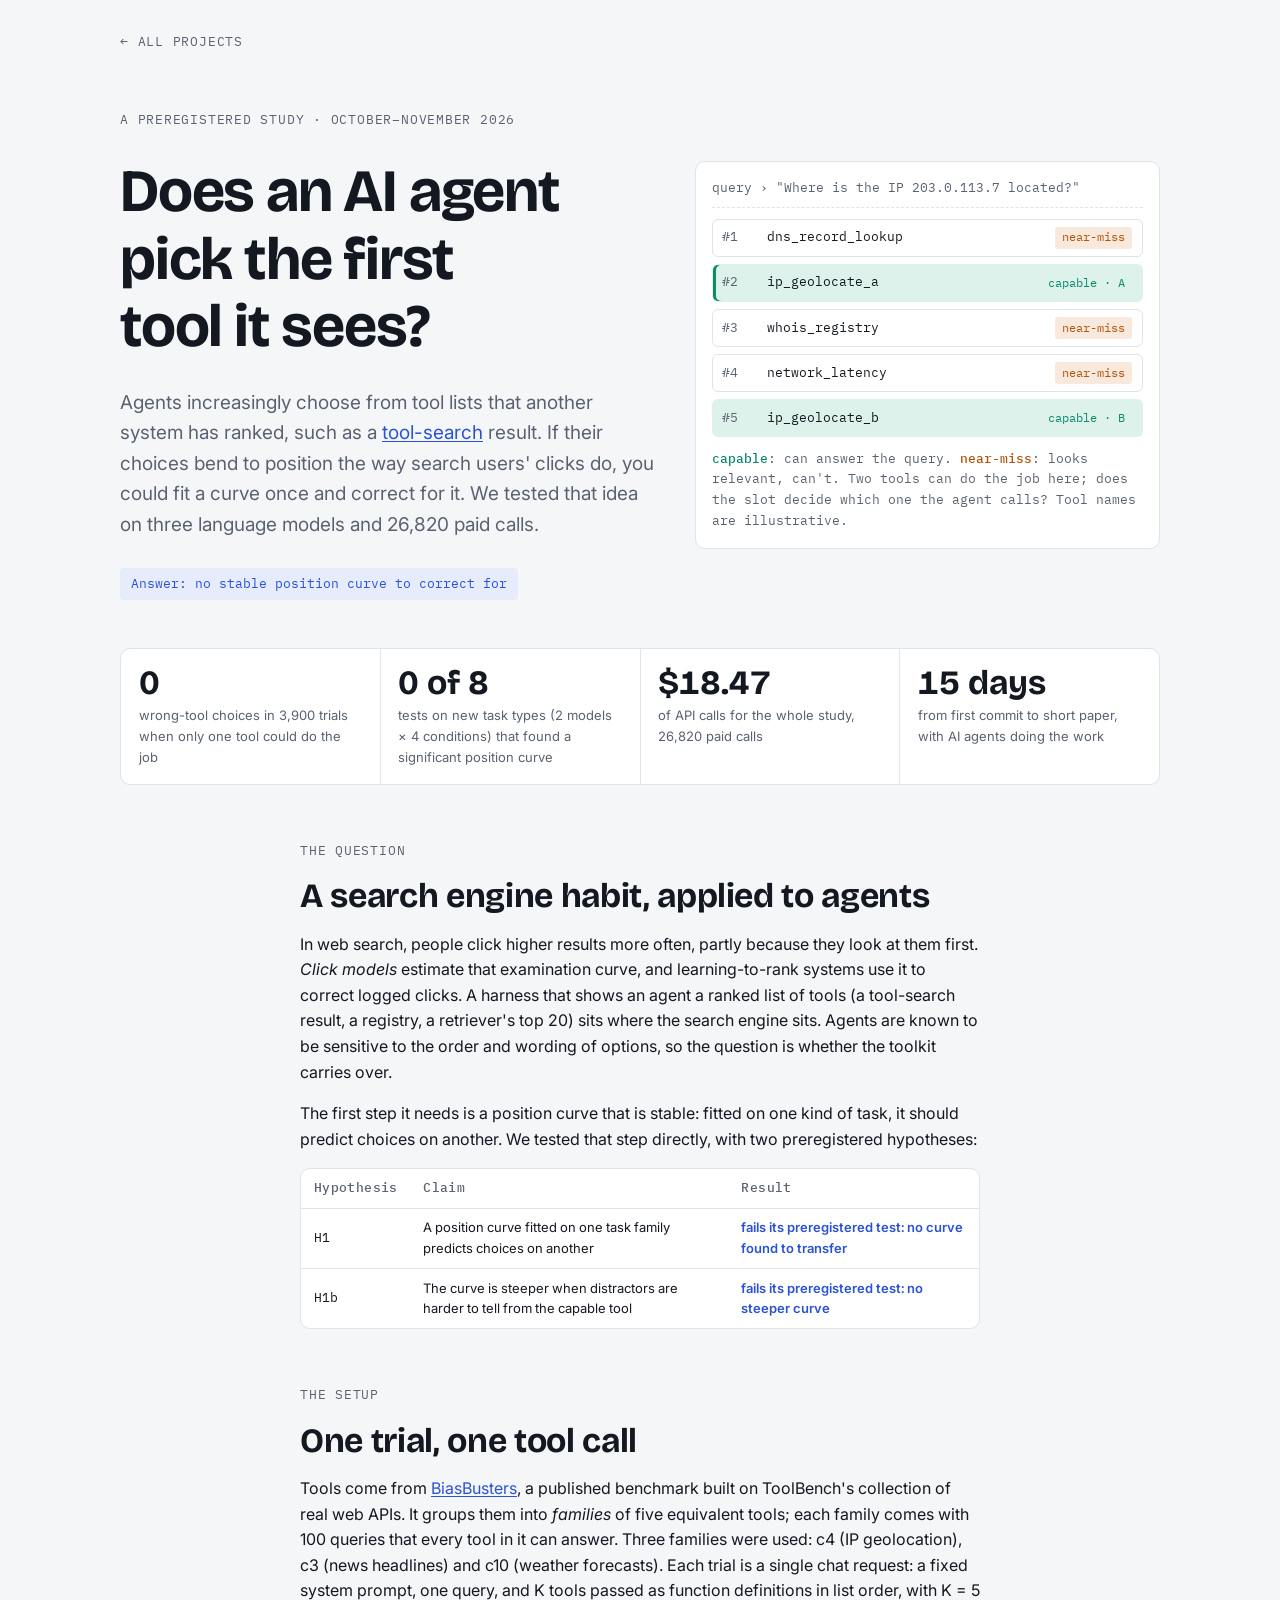
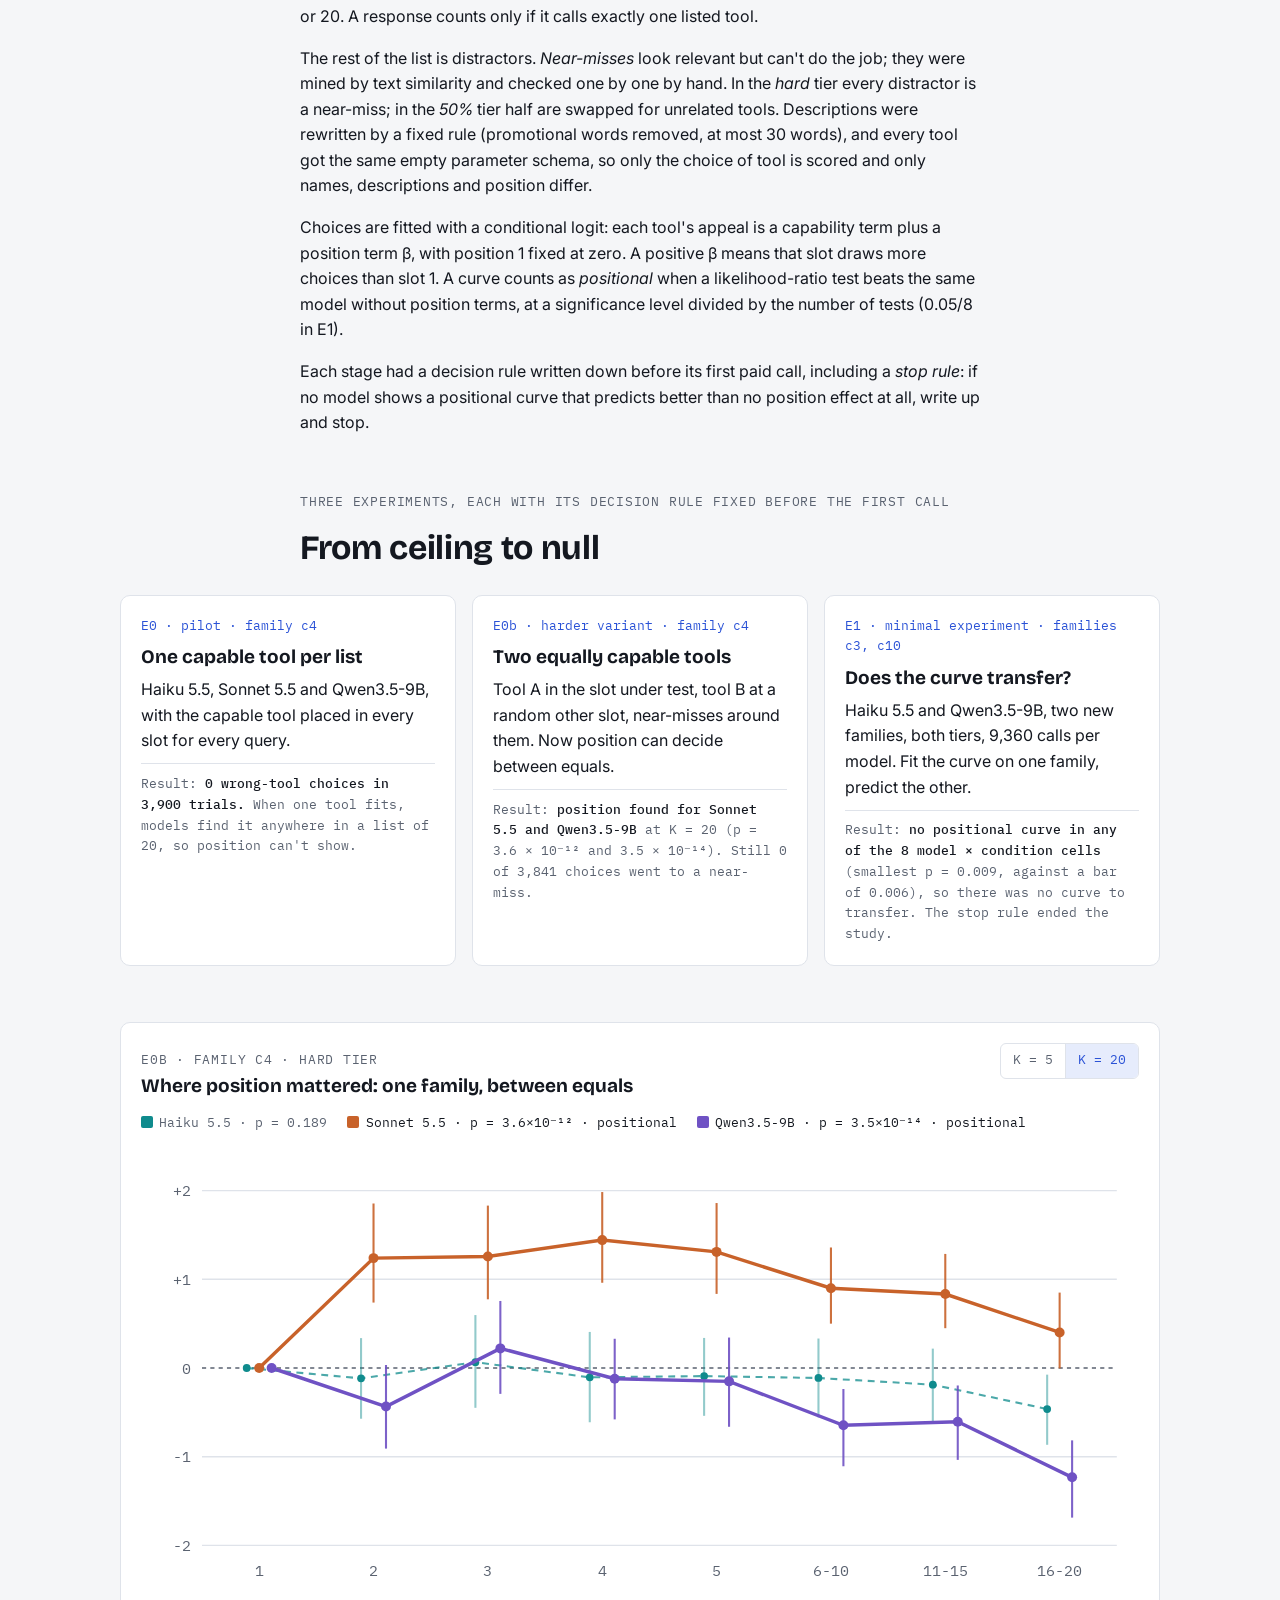
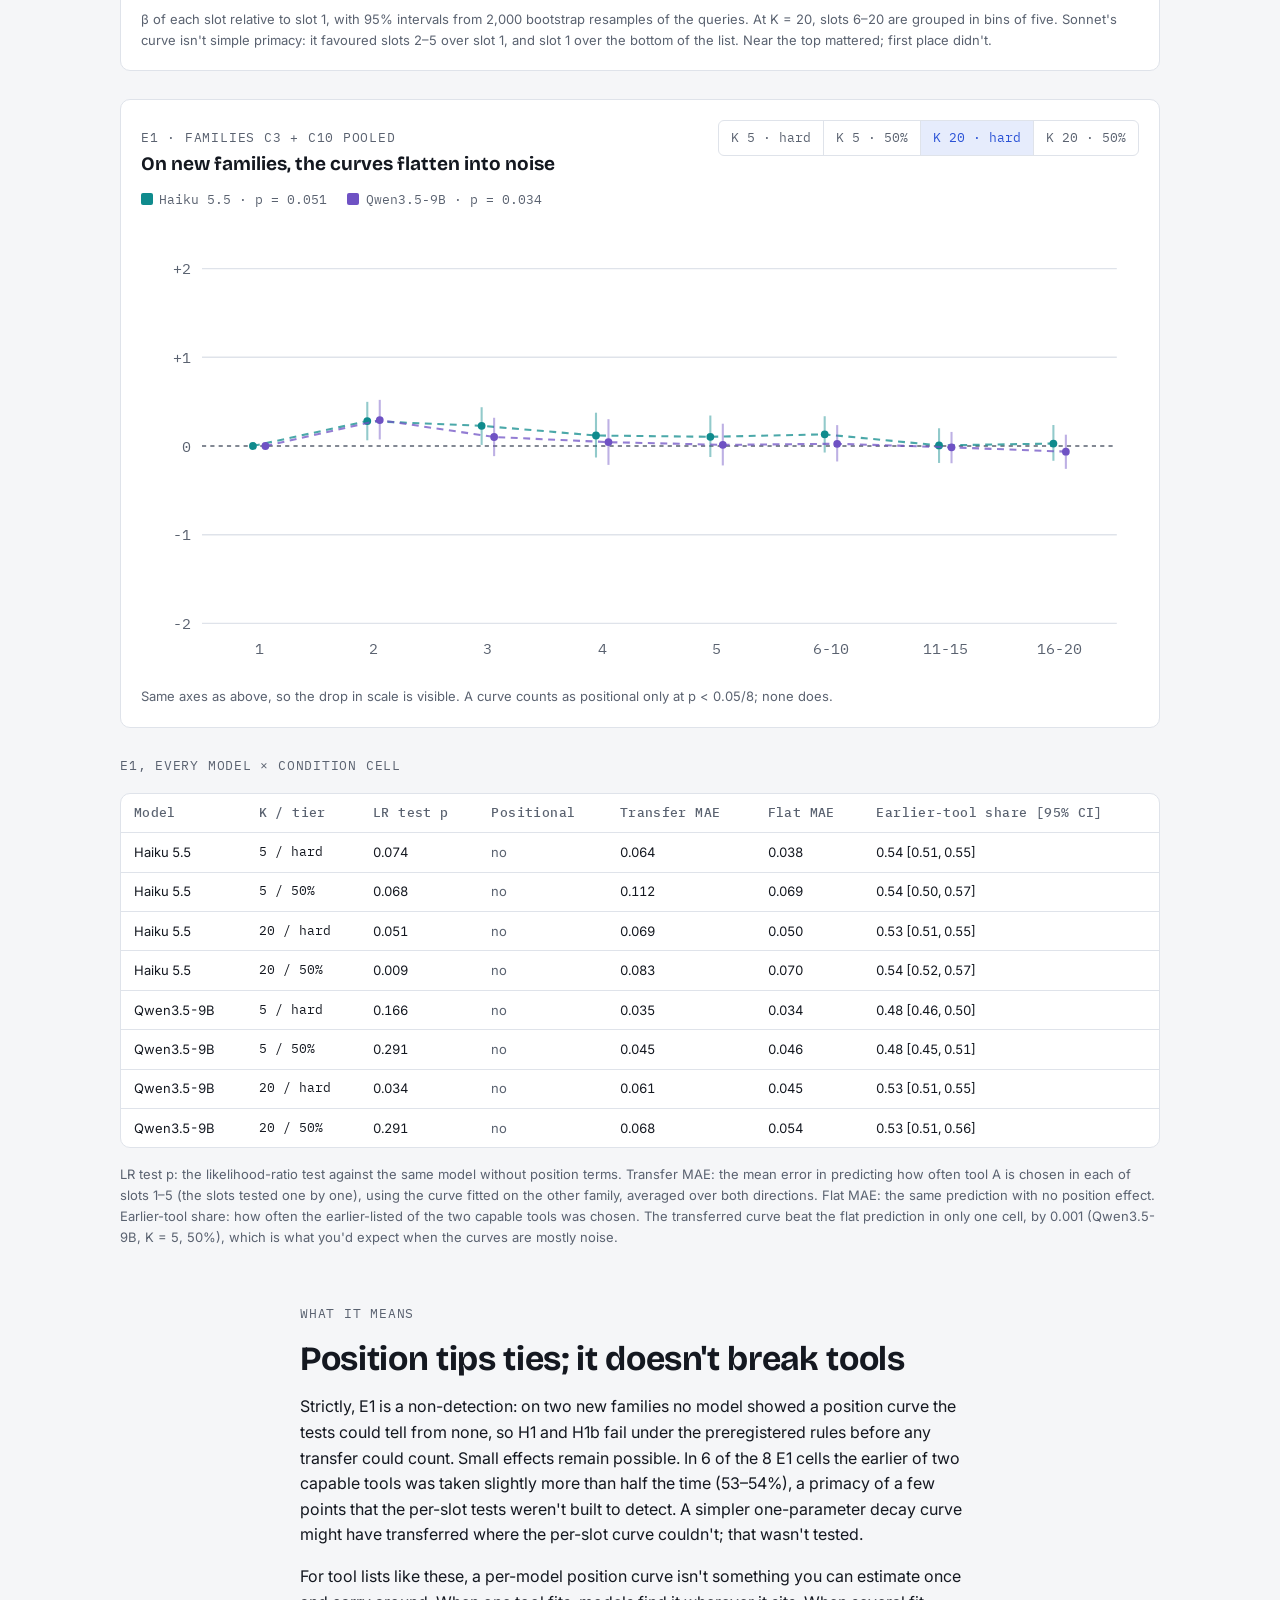
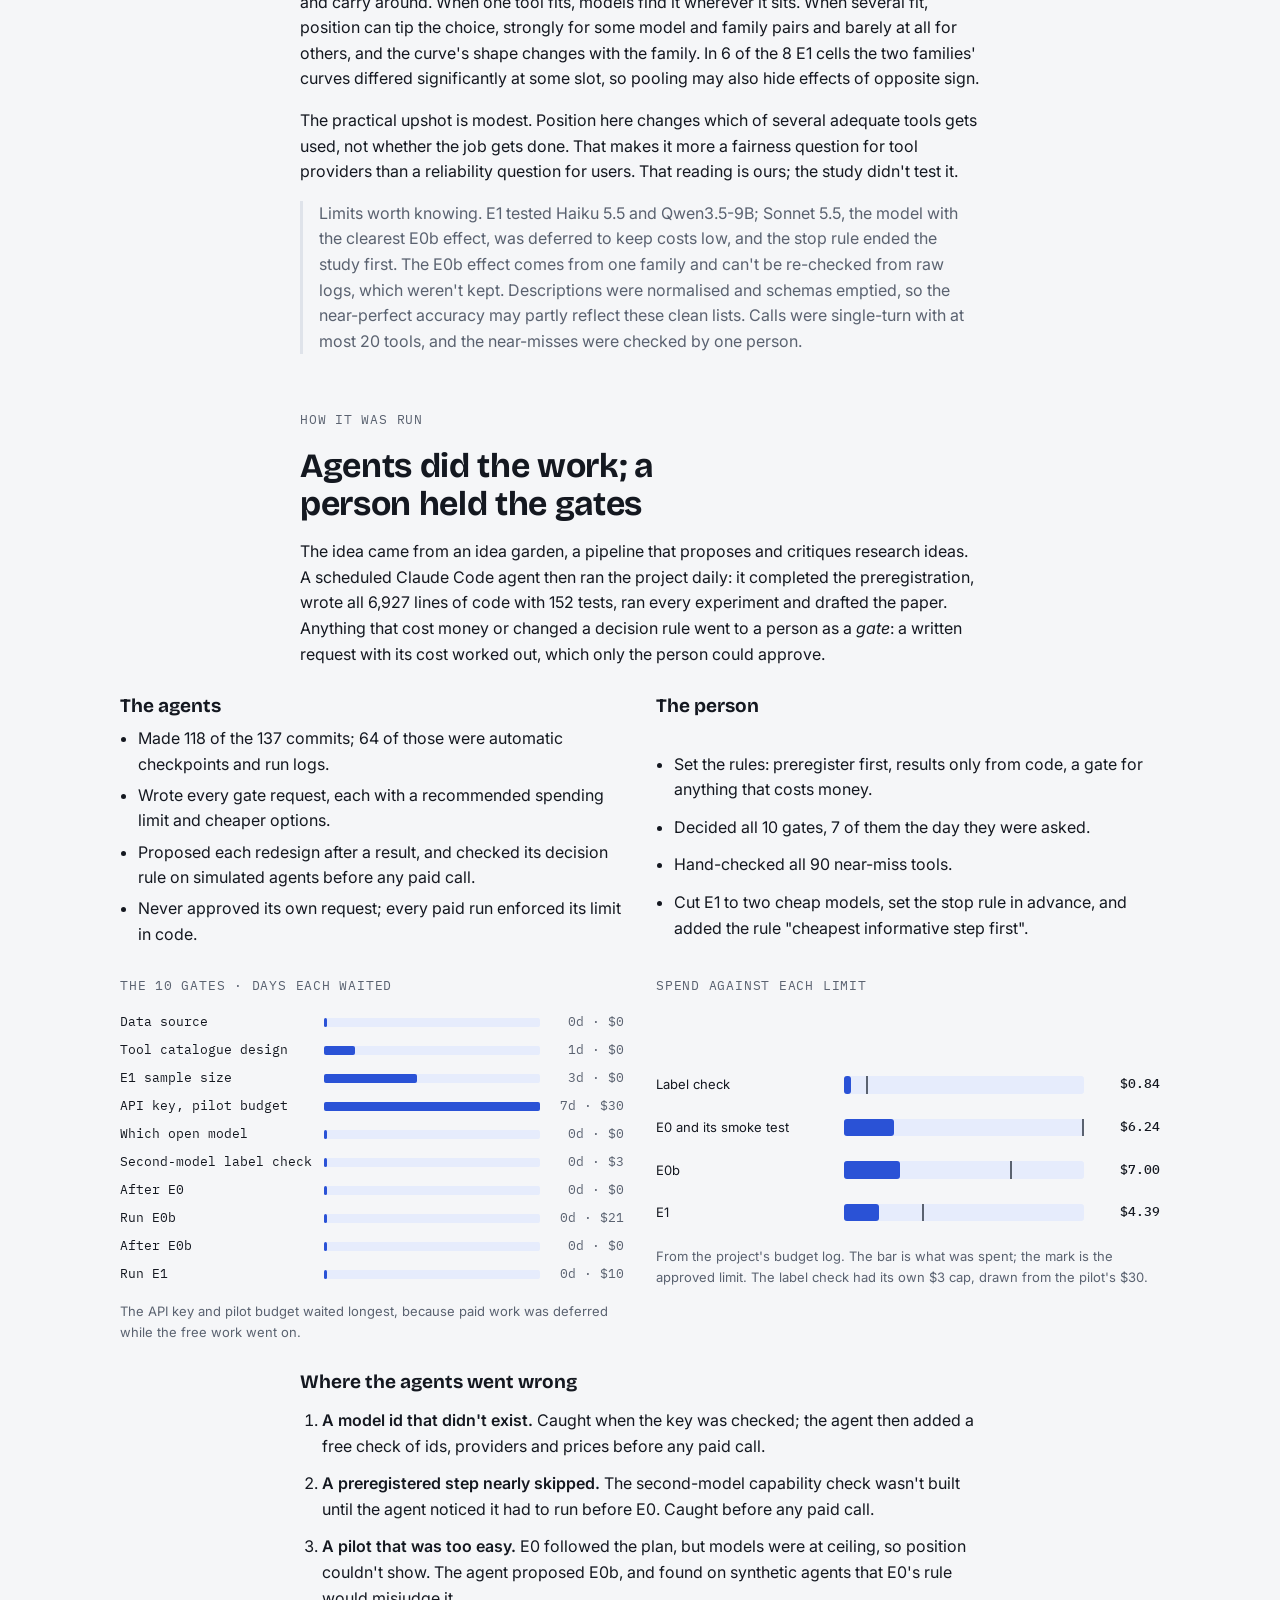
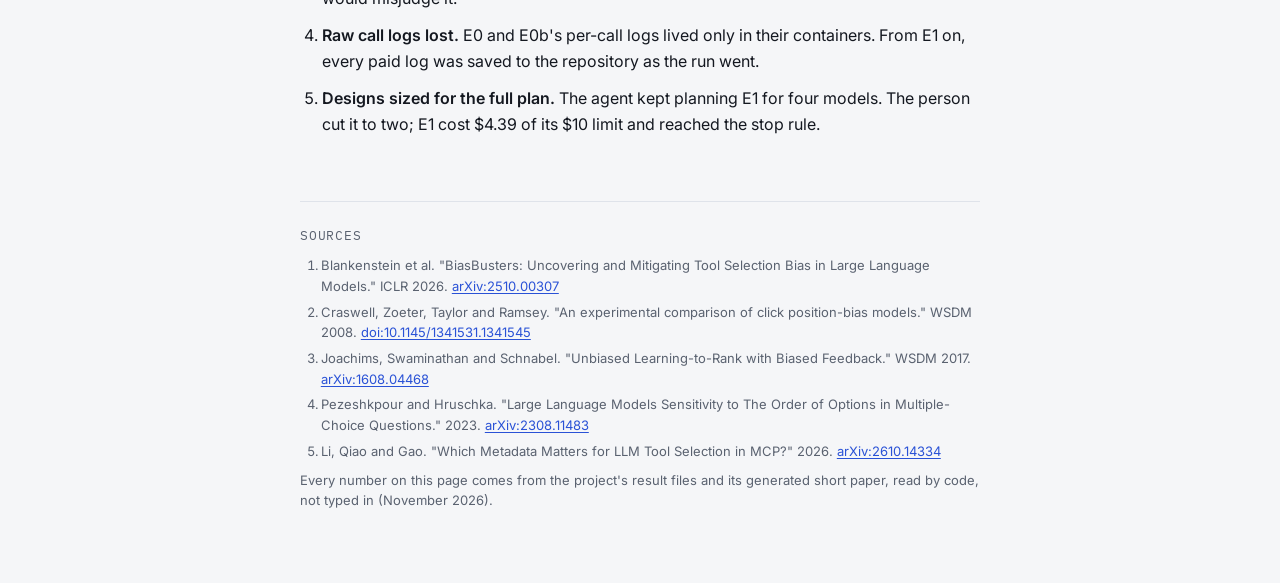
==== click-models/index.html @ 4fe64ba7 "Projects site: home page and the click-models study Co-Authored-By: Claude Opus 5.5 <noreply@anthrop" ====
<!doctype html>
<html lang="en">
<head>
<meta charset="utf-8">
<meta name="viewport" content="width=device-width,initial-scale=1,viewport-fit=cover">
<title>Position Bias Among Equals</title>
<link rel="preconnect" href="https://fonts.googleapis.com">
<link rel="preconnect" href="https://fonts.gstatic.com" crossorigin>
<link rel="stylesheet" href="https://fonts.googleapis.com/css2?family=Bricolage+Grotesque:opsz,wght@12..96,500;12..96,700&family=Inter:wght@400;500;600&family=IBM+Plex+Mono:wght@400;500&display=swap">
<style>
/* Layout: one reading column (about 68ch) with wide breakout bands for the ranked-list motif, the charts and the gate log. */
:root {
  --bg: #f5f6f8;
  --surface: #ffffff;
  --ink: #141820;
  --muted: #5a6270;
  --rule: #dfe3ea;
  --accent: #2a52d6;
  --accent-soft: #e6ecfc;
  --capable: #0e8a6a;
  --capable-soft: #dcf2ea;
  --miss: #b0560f;
  --miss-soft: #f8e9dc;
  --m-haiku: #0f8b8d;
  --m-sonnet: #c8622a;
  --m-qwen: #6f52c4;
  --font-display: "Bricolage Grotesque", "Avenir Next", "Segoe UI", system-ui, sans-serif;
  --font-body: "Inter", "Segoe UI", system-ui, -apple-system, sans-serif;
  --font-mono: "IBM Plex Mono", ui-monospace, "SFMono-Regular", Menlo, monospace;
  --step--1: 0.8125rem; --step-0: 1rem; --step-1: 1.1875rem; --step-2: 1.5rem; --step-3: 2.125rem; --step-4: clamp(2.25rem, 6vw, 3.75rem);
}
@media (prefers-color-scheme: dark) {
  :root:not([data-theme="light"]) {
    --bg: #0f1218; --surface: #171b23; --ink: #e8ebf1; --muted: #9aa3b2; --rule: #2a303c;
    --accent: #7f9cff; --accent-soft: #1d2643; --capable: #4cc9a2; --capable-soft: #123329;
    --miss: #f0a05f; --miss-soft: #3a2615; --m-haiku: #3cc3c5; --m-sonnet: #f08d55; --m-qwen: #a68cff;
    color-scheme: dark;
  }
}
:root[data-theme="dark"] {
  --bg: #0f1218; --surface: #171b23; --ink: #e8ebf1; --muted: #9aa3b2; --rule: #2a303c;
  --accent: #7f9cff; --accent-soft: #1d2643; --capable: #4cc9a2; --capable-soft: #123329;
  --miss: #f0a05f; --miss-soft: #3a2615; --m-haiku: #3cc3c5; --m-sonnet: #f08d55; --m-qwen: #a68cff;
  color-scheme: dark;
}
* { box-sizing: border-box; }
body {
  background: var(--bg); color: var(--ink); font-family: var(--font-body); font-size: var(--step-0); line-height: 1.6;
  padding-left: max(16px, env(safe-area-inset-left, 0px)); padding-right: max(16px, env(safe-area-inset-right, 0px));
  padding-block: 0 4rem;
}
.wrap { max-width: 68ch; margin: 0 auto; }
.wide { max-width: 1040px; margin: 0 auto; }
h1, h2, h3 { font-family: var(--font-display); text-wrap: balance; line-height: 1.12; margin: 0; }
h1 { font-size: var(--step-4); font-weight: 700; letter-spacing: -0.02em; }
h2 { font-size: var(--step-3); font-weight: 700; letter-spacing: -0.01em; }
h3 { font-size: var(--step-1); font-weight: 700; }
p { margin: 0; }
a { color: var(--accent); text-underline-offset: 2px; }
a:focus-visible, button:focus-visible { outline: 2px solid var(--accent); outline-offset: 2px; }
.label { font-family: var(--font-mono); font-size: var(--step--1); letter-spacing: 0.06em; text-transform: uppercase; color: var(--muted); }
.mono { font-family: var(--font-mono); }
.num { font-variant-numeric: tabular-nums; }
section { padding-block: 3.5rem 0; }
.stack { display: grid; gap: 1rem; }
.stack-lg { display: grid; gap: 1.75rem; }

/* Hero */
.hero { padding-block: 3.5rem 0; display: grid; gap: 2.5rem; grid-template-columns: minmax(0, 1.15fr) minmax(0, 1fr); align-items: center; }
.hero .lede { font-size: var(--step-1); color: var(--muted); max-width: 46ch; }
.verdict { display: inline-flex; gap: 0.5rem; align-items: baseline; font-family: var(--font-mono); font-size: var(--step--1); background: var(--accent-soft); color: var(--accent); padding: 0.35rem 0.7rem; border-radius: 4px; }
.toollist { background: var(--surface); border: 1px solid var(--rule); border-radius: 10px; padding: 1rem; display: grid; gap: 0.45rem; font-family: var(--font-mono); font-size: var(--step--1); min-width: 0; }
.toollist .q { color: var(--muted); padding-bottom: 0.5rem; border-bottom: 1px dashed var(--rule); margin-bottom: 0.25rem; }
.tool { display: grid; grid-template-columns: 2.2rem minmax(0, 1fr) auto; gap: 0.6rem; align-items: center; padding: 0.45rem 0.6rem; border-radius: 6px; border: 1px solid var(--rule); }
.tool .pos { color: var(--muted); }
.tool .name { overflow: hidden; text-overflow: ellipsis; white-space: nowrap; }
.tool .tag { font-size: 0.72rem; padding: 0.1rem 0.45rem; border-radius: 3px; }
.tool.capable { background: var(--capable-soft); border-color: transparent; }
.tool.capable .tag { color: var(--capable); }
.tool.miss .tag { color: var(--miss); background: var(--miss-soft); }
.tool.unrel .tag { color: var(--muted); }
.tool.picked { box-shadow: inset 3px 0 0 var(--capable); }
.toollist .foot { color: var(--muted); padding-top: 0.25rem; }

/* Key figures */
.figs { display: grid; grid-template-columns: repeat(4, minmax(0, 1fr)); gap: 1px; background: var(--rule); border: 1px solid var(--rule); border-radius: 10px; overflow: hidden; margin-top: 3rem; }
.fig { background: var(--surface); padding: 1.1rem 1.1rem 1rem; display: grid; gap: 0.3rem; align-content: start; }
.fig b { font-family: var(--font-display); font-size: var(--step-3); font-weight: 700; line-height: 1; font-variant-numeric: tabular-nums; }
.fig span { color: var(--muted); font-size: var(--step--1); }

/* Steps */
.steps { display: grid; gap: 1rem; grid-template-columns: repeat(3, minmax(0, 1fr)); }
.step { background: var(--surface); border: 1px solid var(--rule); border-radius: 10px; padding: 1.25rem; display: grid; gap: 0.6rem; align-content: start; min-width: 0; }
.step .id { font-family: var(--font-mono); font-size: var(--step--1); color: var(--accent); }
.step .out { font-family: var(--font-mono); font-size: var(--step--1); border-top: 1px solid var(--rule); padding-top: 0.6rem; color: var(--muted); }
.step .out b { color: var(--ink); font-weight: 500; }

/* Charts */
.chart-card { background: var(--surface); border: 1px solid var(--rule); border-radius: 10px; padding: 1.25rem; display: grid; gap: 1rem; min-width: 0; }
.chart-head { display: flex; flex-wrap: wrap; gap: 0.75rem 1.5rem; align-items: baseline; justify-content: space-between; }
.seg { display: inline-flex; flex-wrap: wrap; border: 1px solid var(--rule); border-radius: 6px; overflow: hidden; }
.seg button { font: inherit; font-family: var(--font-mono); font-size: var(--step--1); background: transparent; color: var(--muted); border: 0; padding: 0.4rem 0.75rem; cursor: pointer; }
.seg button + button { border-left: 1px solid var(--rule); }
.seg button[aria-pressed="true"] { background: var(--accent-soft); color: var(--accent); }
.chart-box { overflow-x: auto; }
.chart-box svg { display: block; width: 100%; min-width: 520px; height: auto; }
.legend { display: flex; flex-wrap: wrap; gap: 0.5rem 1.25rem; font-family: var(--font-mono); font-size: var(--step--1); color: var(--muted); }
.legend i { display: inline-block; width: 0.75rem; height: 0.75rem; border-radius: 2px; margin-right: 0.4rem; vertical-align: -1px; }
.legend .sig { color: var(--ink); }
.caption { font-size: var(--step--1); color: var(--muted); }
svg text { font-family: var(--font-mono); font-size: 11px; fill: var(--muted); }
svg .grid { stroke: var(--rule); stroke-width: 1; fill: none; }
svg .zero { stroke: var(--muted); stroke-width: 1; stroke-dasharray: 3 3; fill: none; }

/* Tables */
.table-box { overflow-x: auto; border: 1px solid var(--rule); border-radius: 10px; background: var(--surface); }
table { border-collapse: collapse; width: 100%; font-size: var(--step--1); font-variant-numeric: tabular-nums; }
th, td { text-align: left; padding: 0.55rem 0.8rem; border-bottom: 1px solid var(--rule); white-space: nowrap; }
th { font-family: var(--font-mono); font-weight: 500; color: var(--muted); letter-spacing: 0.03em; }
tr:last-child td { border-bottom: 0; }
td.no { color: var(--muted); }
td.yes { color: var(--accent); font-weight: 600; }

/* Run log */
.two { display: grid; grid-template-columns: minmax(0, 1fr) minmax(0, 1fr); gap: 2rem; }
.who { display: grid; gap: 0.6rem; }
.who ul { margin: 0; padding-left: 1.1rem; display: grid; gap: 0.35rem; }
.gate-row { display: grid; grid-template-columns: 12rem minmax(0, 1fr) 4.5rem; gap: 0.75rem; align-items: center; font-family: var(--font-mono); font-size: var(--step--1); }
.gate-row .bar { height: 0.55rem; background: var(--accent-soft); border-radius: 2px; position: relative; }
.gate-row .bar span { position: absolute; inset: 0 auto 0 0; background: var(--accent); border-radius: 2px; }
.gate-row .lim { text-align: right; color: var(--muted); }
.spend { display: grid; gap: 0.5rem; }
.spend-row { display: grid; grid-template-columns: minmax(0, 11rem) minmax(0, 1fr) 4rem; gap: 0.75rem; align-items: center; font-size: var(--step--1); }
.spend-row .track { height: 1.1rem; background: var(--accent-soft); border-radius: 3px; position: relative; }
.spend-row .track span { position: absolute; inset: 0 auto 0 0; background: var(--accent); border-radius: 3px; }
.spend-row .track em { position: absolute; inset: 0 auto 0 0; border-right: 2px solid var(--muted); }
.spend-row b { font-family: var(--font-mono); font-weight: 500; text-align: right; }
ol.mistakes { margin: 0; padding-left: 1.4rem; display: grid; gap: 0.75rem; }
ol.mistakes b { font-weight: 600; }
.note { border-left: 3px solid var(--rule); padding-left: 1rem; color: var(--muted); }
footer { margin-top: 4rem; padding-top: 1.5rem; border-top: 1px solid var(--rule); color: var(--muted); font-size: var(--step--1); display: grid; gap: 0.5rem; }
.refs { margin: 0; padding-left: 1.3rem; display: grid; gap: 0.3rem; }

@media (max-width: 820px) {
  .hero { grid-template-columns: minmax(0, 1fr); }
  .figs { grid-template-columns: repeat(2, minmax(0, 1fr)); }
  .steps, .two { grid-template-columns: minmax(0, 1fr); }
}
@media (max-width: 460px) {
  .gate-row { grid-template-columns: 8.5rem minmax(0, 1fr) 3.5rem; font-size: 0.75rem; }
  .spend-row { grid-template-columns: minmax(0, 7.5rem) minmax(0, 1fr) 3.5rem; }
}
@media (prefers-reduced-motion: no-preference) {
  .chart-box path, .chart-box circle, .chart-box line.ci { transition: opacity 160ms ease; }
}
</style>
</head>
<body>
<nav class="wide" style="padding-top:1.25rem"><a class="label" href="../" style="text-decoration:none">← All projects</a></nav>


<div class="wide">
  <header class="hero">
    <div class="stack-lg">
      <span class="label">A preregistered study · October–November 2026</span>
      <h1>Does an AI agent pick the first tool it sees?</h1>
      <p class="lede">Agents increasingly choose from tool lists that another system has ranked, such as a <a href="https://platform.claude.com/docs/en/agents-and-tools/tool-use/tool-search-tool">tool-search</a> result. If their choices bend to position the way search users' clicks do, you could fit a curve once and correct for it. We tested that idea on three language models and 26,820 paid calls.</p>
      <div><span class="verdict">Answer: no stable position curve to correct for</span></div>
    </div>
    <div class="toollist" aria-label="An example trial: a query, then five tools in list order">
      <div class="q">query › "Where is the IP 203.0.113.7 located?"</div>
      <div class="tool miss"><span class="pos">#1</span><span class="name">dns_record_lookup</span><span class="tag">near-miss</span></div>
      <div class="tool capable picked"><span class="pos">#2</span><span class="name">ip_geolocate_a</span><span class="tag">capable · A</span></div>
      <div class="tool miss"><span class="pos">#3</span><span class="name">whois_registry</span><span class="tag">near-miss</span></div>
      <div class="tool miss"><span class="pos">#4</span><span class="name">network_latency</span><span class="tag">near-miss</span></div>
      <div class="tool capable"><span class="pos">#5</span><span class="name">ip_geolocate_b</span><span class="tag">capable · B</span></div>
      <div class="foot"><b style="color:var(--capable);font-weight:500">capable</b>: can answer the query. <b style="color:var(--miss);font-weight:500">near-miss</b>: looks relevant, can't. Two tools can do the job here; does the slot decide which one the agent calls? Tool names are illustrative.</div>
    </div>
  </header>

  <div class="figs" role="list">
    <div class="fig" role="listitem"><b class="num">0</b><span>wrong-tool choices in 3,900 trials when only one tool could do the job</span></div>
    <div class="fig" role="listitem"><b class="num">0 of 8</b><span>tests on new task types (2 models × 4 conditions) that found a significant position curve</span></div>
    <div class="fig" role="listitem"><b class="num">$18.47</b><span>of API calls for the whole study, 26,820 paid calls</span></div>
    <div class="fig" role="listitem"><b class="num">15 days</b><span>from first commit to short paper, with AI agents doing the work</span></div>
  </div>
</div>

<section class="wrap stack">
  <span class="label">The question</span>
  <h2>A search engine habit, applied to agents</h2>
  <p>In web search, people click higher results more often, partly because they look at them first. <em>Click models</em> estimate that examination curve, and learning-to-rank systems use it to correct logged clicks. A harness that shows an agent a ranked list of tools (a tool-search result, a registry, a retriever's top 20) sits where the search engine sits. Agents are known to be sensitive to the order and wording of options, so the question is whether the toolkit carries over.</p>
  <p>The first step it needs is a position curve that is stable: fitted on one kind of task, it should predict choices on another. We tested that step directly, with two preregistered hypotheses:</p>
  <div class="table-box"><table>
    <tr><th>Hypothesis</th><th>Claim</th><th>Result</th></tr>
    <tr><td class="mono">H1</td><td style="white-space:normal">A position curve fitted on one task family predicts choices on another</td><td class="yes" style="white-space:normal">fails its preregistered test: no curve found to transfer</td></tr>
    <tr><td class="mono">H1b</td><td style="white-space:normal">The curve is steeper when distractors are harder to tell from the capable tool</td><td class="yes" style="white-space:normal">fails its preregistered test: no steeper curve</td></tr>
  </table></div>
</section>

<section class="wrap stack">
  <span class="label">The setup</span>
  <h2>One trial, one tool call</h2>
  <p>Tools come from <a href="https://arxiv.org/abs/2510.00307">BiasBusters</a>, a published benchmark built on ToolBench's collection of real web APIs. It groups them into <em>families</em> of five equivalent tools; each family comes with 100 queries that every tool in it can answer. Three families were used: c4 (IP geolocation), c3 (news headlines) and c10 (weather forecasts). Each trial is a single chat request: a fixed system prompt, one query, and K tools passed as function definitions in list order, with K = 5 or 20. A response counts only if it calls exactly one listed tool.</p>
  <p>The rest of the list is distractors. <em>Near-misses</em> look relevant but can't do the job; they were mined by text similarity and checked one by one by hand. In the <em>hard</em> tier every distractor is a near-miss; in the <em>50%</em> tier half are swapped for unrelated tools. Descriptions were rewritten by a fixed rule (promotional words removed, at most 30 words), and every tool got the same empty parameter schema, so only the choice of tool is scored and only names, descriptions and position differ.</p>
  <p>Choices are fitted with a conditional logit: each tool's appeal is a capability term plus a position term β, with position 1 fixed at zero. A positive β means that slot draws more choices than slot 1. A curve counts as <em>positional</em> when a likelihood-ratio test beats the same model without position terms, at a significance level divided by the number of tests (0.05/8 in E1).</p>
  <p>Each stage had a decision rule written down before its first paid call, including a <em>stop rule</em>: if no model shows a positional curve that predicts better than no position effect at all, write up and stop.</p>
</section>

<section class="wide stack-lg">
  <div class="wrap stack" style="margin:0 auto; width:100%">
    <span class="label">Three experiments, each with its decision rule fixed before the first call</span>
    <h2>From ceiling to null</h2>
  </div>
  <div class="steps">
    <div class="step">
      <span class="id">E0 · pilot · family c4</span>
      <h3>One capable tool per list</h3>
      <p>Haiku 5.5, Sonnet 5.5 and Qwen3.5-9B, with the capable tool placed in every slot for every query.</p>
      <p class="out">Result: <b>0 wrong-tool choices in 3,900 trials.</b> When one tool fits, models find it anywhere in a list of 20, so position can't show.</p>
    </div>
    <div class="step">
      <span class="id">E0b · harder variant · family c4</span>
      <h3>Two equally capable tools</h3>
      <p>Tool A in the slot under test, tool B at a random other slot, near-misses around them. Now position can decide between equals.</p>
      <p class="out">Result: <b>position found for Sonnet 5.5 and Qwen3.5-9B</b> at K = 20 (p = 3.6 × 10⁻¹² and 3.5 × 10⁻¹⁴). Still 0 of 3,841 choices went to a near-miss.</p>
    </div>
    <div class="step">
      <span class="id">E1 · minimal experiment · families c3, c10</span>
      <h3>Does the curve transfer?</h3>
      <p>Haiku 5.5 and Qwen3.5-9B, two new families, both tiers, 9,360 calls per model. Fit the curve on one family, predict the other.</p>
      <p class="out">Result: <b>no positional curve in any of the 8 model × condition cells</b> (smallest p = 0.009, against a bar of 0.006), so there was no curve to transfer. The stop rule ended the study.</p>
    </div>
  </div>
</section>

<section class="wide stack-lg">
  <div class="chart-card" id="card-e0b">
    <div class="chart-head">
      <div class="stack" style="gap:0.25rem">
        <span class="label">E0b · family c4 · hard tier</span>
        <h3>Where position mattered: one family, between equals</h3>
      </div>
      <div class="seg" role="group" aria-label="List length for E0b" id="seg-e0b"></div>
    </div>
    <div class="legend" id="legend-e0b"></div>
    <div class="chart-box" id="chart-e0b"></div>
    <p class="caption">β of each slot relative to slot 1, with 95% intervals from 2,000 bootstrap resamples of the queries. At K = 20, slots 6–20 are grouped in bins of five. Sonnet's curve isn't simple primacy: it favoured slots 2–5 over slot 1, and slot 1 over the bottom of the list. Near the top mattered; first place didn't. </p>
  </div>

  <div class="chart-card" id="card-e1">
    <div class="chart-head">
      <div class="stack" style="gap:0.25rem">
        <span class="label">E1 · families c3 + c10 pooled</span>
        <h3>On new families, the curves flatten into noise</h3>
      </div>
      <div class="seg" role="group" aria-label="E1 condition" id="seg-e1"></div>
    </div>
    <div class="legend" id="legend-e1"></div>
    <div class="chart-box" id="chart-e1"></div>
    <p class="caption">Same axes as above, so the drop in scale is visible. A curve counts as positional only at p &lt; 0.05/8; none does.</p>
  </div>

  <div class="stack">
    <span class="label">E1, every model × condition cell</span>
    <div class="table-box"><table>
      <tr><th>Model</th><th>K / tier</th><th>LR test p</th><th>Positional</th><th>Transfer MAE</th><th>Flat MAE</th><th>Earlier-tool share [95% CI]</th></tr>
      <tr><td>Haiku 5.5</td><td class="mono">5 / hard</td><td>0.074</td><td class="no">no</td><td>0.064</td><td>0.038</td><td>0.54 [0.51, 0.55]</td></tr>
      <tr><td>Haiku 5.5</td><td class="mono">5 / 50%</td><td>0.068</td><td class="no">no</td><td>0.112</td><td>0.069</td><td>0.54 [0.50, 0.57]</td></tr>
      <tr><td>Haiku 5.5</td><td class="mono">20 / hard</td><td>0.051</td><td class="no">no</td><td>0.069</td><td>0.050</td><td>0.53 [0.51, 0.55]</td></tr>
      <tr><td>Haiku 5.5</td><td class="mono">20 / 50%</td><td>0.009</td><td class="no">no</td><td>0.083</td><td>0.070</td><td>0.54 [0.52, 0.57]</td></tr>
      <tr><td>Qwen3.5-9B</td><td class="mono">5 / hard</td><td>0.166</td><td class="no">no</td><td>0.035</td><td>0.034</td><td>0.48 [0.46, 0.50]</td></tr>
      <tr><td>Qwen3.5-9B</td><td class="mono">5 / 50%</td><td>0.291</td><td class="no">no</td><td>0.045</td><td>0.046</td><td>0.48 [0.45, 0.51]</td></tr>
      <tr><td>Qwen3.5-9B</td><td class="mono">20 / hard</td><td>0.034</td><td class="no">no</td><td>0.061</td><td>0.045</td><td>0.53 [0.51, 0.55]</td></tr>
      <tr><td>Qwen3.5-9B</td><td class="mono">20 / 50%</td><td>0.291</td><td class="no">no</td><td>0.068</td><td>0.054</td><td>0.53 [0.51, 0.56]</td></tr>
    </table></div>
    <p class="caption">LR test p: the likelihood-ratio test against the same model without position terms. Transfer MAE: the mean error in predicting how often tool A is chosen in each of slots 1–5 (the slots tested one by one), using the curve fitted on the other family, averaged over both directions. Flat MAE: the same prediction with no position effect. Earlier-tool share: how often the earlier-listed of the two capable tools was chosen. The transferred curve beat the flat prediction in only one cell, by 0.001 (Qwen3.5-9B, K = 5, 50%), which is what you'd expect when the curves are mostly noise.</p>
  </div>
</section>

<section class="wrap stack">
  <span class="label">What it means</span>
  <h2>Position tips ties; it doesn't break tools</h2>
  <p>Strictly, E1 is a non-detection: on two new families no model showed a position curve the tests could tell from none, so H1 and H1b fail under the preregistered rules before any transfer could count. Small effects remain possible. In 6 of the 8 E1 cells the earlier of two capable tools was taken slightly more than half the time (53–54%), a primacy of a few points that the per-slot tests weren't built to detect. A simpler one-parameter decay curve might have transferred where the per-slot curve couldn't; that wasn't tested.</p>
  <p>For tool lists like these, a per-model position curve isn't something you can estimate once and carry around. When one tool fits, models find it wherever it sits. When several fit, position can tip the choice, strongly for some model and family pairs and barely at all for others, and the curve's shape changes with the family. In 6 of the 8 E1 cells the two families' curves differed significantly at some slot, so pooling may also hide effects of opposite sign.</p>
  <p>The practical upshot is modest. Position here changes which of several adequate tools gets used, not whether the job gets done. That makes it more a fairness question for tool providers than a reliability question for users. That reading is ours; the study didn't test it.</p>
  <p class="note">Limits worth knowing. E1 tested Haiku 5.5 and Qwen3.5-9B; Sonnet 5.5, the model with the clearest E0b effect, was deferred to keep costs low, and the stop rule ended the study first. The E0b effect comes from one family and can't be re-checked from raw logs, which weren't kept. Descriptions were normalised and schemas emptied, so the near-perfect accuracy may partly reflect these clean lists. Calls were single-turn with at most 20 tools, and the near-misses were checked by one person.</p>
</section>

<section class="wide stack-lg">
  <div class="wrap stack" style="margin:0 auto; width:100%">
    <span class="label">How it was run</span>
    <h2>Agents did the work; a person held the gates</h2>
    <p>The idea came from an idea garden, a pipeline that proposes and critiques research ideas. A scheduled Claude Code agent then ran the project daily: it completed the preregistration, wrote all 6,927 lines of code with 152 tests, ran every experiment and drafted the paper. Anything that cost money or changed a decision rule went to a person as a <em>gate</em>: a written request with its cost worked out, which only the person could approve.</p>
  </div>

  <div class="two">
    <div class="who">
      <h3>The agents</h3>
      <ul>
        <li>Made 118 of the 137 commits; 64 of those were automatic checkpoints and run logs.</li>
        <li>Wrote every gate request, each with a recommended spending limit and cheaper options.</li>
        <li>Proposed each redesign after a result, and checked its decision rule on simulated agents before any paid call.</li>
        <li>Never approved its own request; every paid run enforced its limit in code.</li>
      </ul>
    </div>
    <div class="who">
      <h3>The person</h3>
      <ul>
        <li>Set the rules: preregister first, results only from code, a gate for anything that costs money.</li>
        <li>Decided all 10 gates, 7 of them the day they were asked.</li>
        <li>Hand-checked all 90 near-miss tools.</li>
        <li>Cut E1 to two cheap models, set the stop rule in advance, and added the rule "cheapest informative step first".</li>
      </ul>
    </div>
  </div>

  <div class="two">
    <div class="stack">
      <span class="label">The 10 gates · days each waited</span>
      <div class="stack" style="gap:0.45rem" id="gates"></div>
      <p class="caption">The API key and pilot budget waited longest, because paid work was deferred while the free work went on.</p>
    </div>
    <div class="stack">
      <span class="label">Spend against each limit</span>
      <div class="spend" id="spend"></div>
      <p class="caption">From the project's budget log. The bar is what was spent; the mark is the approved limit. The label check had its own $3 cap, drawn from the pilot's $30.</p>
    </div>
  </div>

  <div class="wrap stack" style="margin:0 auto; width:100%">
    <h3>Where the agents went wrong</h3>
    <ol class="mistakes">
      <li><b>A model id that didn't exist.</b> Caught when the key was checked; the agent then added a free check of ids, providers and prices before any paid call.</li>
      <li><b>A preregistered step nearly skipped.</b> The second-model capability check wasn't built until the agent noticed it had to run before E0. Caught before any paid call.</li>
      <li><b>A pilot that was too easy.</b> E0 followed the plan, but models were at ceiling, so position couldn't show. The agent proposed E0b, and found on synthetic agents that E0's rule would misjudge it.</li>
      <li><b>Raw call logs lost.</b> E0 and E0b's per-call logs lived only in their containers. From E1 on, every paid log was saved to the repository as the run went.</li>
      <li><b>Designs sized for the full plan.</b> The agent kept planning E1 for four models. The person cut it to two; E1 cost $4.39 of its $10 limit and reached the stop rule.</li>
    </ol>
  </div>
</section>

<div class="wrap">
  <footer>
    <span class="label">Sources</span>
    <ol class="refs">
      <li>Blankenstein et al. "BiasBusters: Uncovering and Mitigating Tool Selection Bias in Large Language Models." ICLR 2026. <a href="https://arxiv.org/abs/2510.00307">arXiv:2510.00307</a></li>
      <li>Craswell, Zoeter, Taylor and Ramsey. "An experimental comparison of click position-bias models." WSDM 2008. <a href="https://doi.org/10.1145/1341531.1341545">doi:10.1145/1341531.1341545</a></li>
      <li>Joachims, Swaminathan and Schnabel. "Unbiased Learning-to-Rank with Biased Feedback." WSDM 2017. <a href="https://arxiv.org/abs/1608.04468">arXiv:1608.04468</a></li>
      <li>Pezeshkpour and Hruschka. "Large Language Models Sensitivity to The Order of Options in Multiple-Choice Questions." 2023. <a href="https://arxiv.org/abs/2308.11483">arXiv:2308.11483</a></li>
      <li>Li, Qiao and Gao. "Which Metadata Matters for LLM Tool Selection in MCP?" 2026. <a href="https://arxiv.org/abs/2610.14334">arXiv:2610.14334</a></li>
    </ol>
    <p>Every number on this page comes from the project's result files and its generated short paper, read by code, not typed in (November 2026).</p>
  </footer>
</div>

<script>
const CURVES = {"e0b":{"K5":{"title":"E0b, family c4, K = 5","models":{"haiku-5.5":{"positions":["1","2","3","4","5"],"beta":[0.0,-0.1468,-0.2011,-0.1858,-0.2381],"lo":[0.0,-0.4671,-0.5218,-0.5188,-0.5731],"hi":[0.0,0.1778,0.1354,0.1622,0.0971],"p":0.7364399667792271},"sonnet-5.5":{"positions":["1","2","3","4","5"],"beta":[0.0,1.0089,0.6218,0.6202,0.3976],"lo":[0.0,0.6128,0.2803,0.2534,0.0123],"hi":[0.0,1.4637,0.9837,1.0147,0.7838],"p":2.6812484418988135e-06},"qwen3.5-9b":{"positions":["1","2","3","4","5"],"beta":[0.0,-0.1267,0.2284,0.2067,0.1979],"lo":[0.0,-0.5075,-0.1179,-0.1831,-0.1809],"hi":[0.0,0.2983,0.6076,0.6199,0.5953],"p":0.19873123525798908}}},"K20":{"title":"E0b, family c4, K = 20","models":{"haiku-5.5":{"positions":["1","2","3","4","5","6-10","11-15","16-20"],"beta":[0.0,-0.1163,0.0662,-0.1056,-0.0911,-0.1126,-0.188,-0.4624],"lo":[0.0,-0.5718,-0.4488,-0.6116,-0.539,-0.5571,-0.6117,-0.8656],"hi":[0.0,0.337,0.5968,0.4066,0.3389,0.3323,0.2184,-0.075],"p":0.18911321061999123},"sonnet-5.5":{"positions":["1","2","3","4","5","6-10","11-15","16-20"],"beta":[0.0,1.2387,1.2577,1.4418,1.3088,0.8989,0.8337,0.4008],"lo":[0.0,0.7376,0.7744,0.9609,0.8354,0.4998,0.4488,-0.0046],"hi":[0.0,1.8544,1.8307,1.9835,1.8596,1.3586,1.286,0.85],"p":3.5798542340034316e-12},"qwen3.5-9b":{"positions":["1","2","3","4","5","6-10","11-15","16-20"],"beta":[0.0,-0.4342,0.2211,-0.1203,-0.1505,-0.6457,-0.6061,-1.2323],"lo":[0.0,-0.9086,-0.2915,-0.5793,-0.6626,-1.1076,-1.0357,-1.6866],"hi":[0.0,0.0337,0.7557,0.3295,0.3433,-0.2369,-0.1971,-0.8158],"p":3.45658534870099e-14}}}},"e1":{"K5/hard":{"title":"E1, families c3 + c10, K = 5, hard tier","models":{"haiku-5.5":{"positions":["1","2","3","4","5"],"beta":[0.0,-0.0506,-0.1708,-0.2253,-0.1577],"lo":[0.0,-0.2086,-0.3427,-0.3828,-0.3326],"hi":[0.0,0.1149,-0.0038,-0.0715,0.0259],"p":0.07421570286257541},"qwen3.5-9b":{"positions":["1","2","3","4","5"],"beta":[0.0,0.1749,0.154,0.1822,0.1914],"lo":[0.0,0.0064,-0.0125,0.0274,0.0213],"hi":[0.0,0.3512,0.3208,0.3527,0.3693],"p":0.16634220645659847}}},"K5/50":{"title":"E1, families c3 + c10, K = 5, 50% tier","models":{"haiku-5.5":{"positions":["1","2","3","4","5"],"beta":[0.0,-0.092,-0.3341,-0.2514,-0.107],"lo":[0.0,-0.3287,-0.6069,-0.5249,-0.3687],"hi":[0.0,0.1546,-0.0828,-0.0056,0.1422],"p":0.06821041925925375},"qwen3.5-9b":{"positions":["1","2","3","4","5"],"beta":[0.0,0.0524,0.0409,0.1164,0.255],"lo":[0.0,-0.1811,-0.2199,-0.1087,0.0213],"hi":[0.0,0.2939,0.2992,0.338,0.4988],"p":0.2913918674671805}}},"K20/hard":{"title":"E1, families c3 + c10, K = 20, hard tier","models":{"haiku-5.5":{"positions":["1","2","3","4","5","6-10","11-15","16-20"],"beta":[0.0,0.2816,0.2273,0.1184,0.1038,0.1311,0.0069,0.0275],"lo":[0.0,0.0643,0.012,-0.1297,-0.1244,-0.0735,-0.1911,-0.1666],"hi":[0.0,0.4977,0.4371,0.3753,0.3436,0.3356,0.1999,0.2365],"p":0.05139414649347575},"qwen3.5-9b":{"positions":["1","2","3","4","5","6-10","11-15","16-20"],"beta":[0.0,0.2922,0.1015,0.0437,0.0129,0.0251,-0.0152,-0.0635],"lo":[0.0,0.0738,-0.1142,-0.2129,-0.219,-0.1743,-0.1943,-0.2577],"hi":[0.0,0.5201,0.3182,0.3024,0.2513,0.2354,0.1586,0.1276],"p":0.03407780881563289}}},"K20/50":{"title":"E1, families c3 + c10, K = 20, 50% tier","models":{"haiku-5.5":{"positions":["1","2","3","4","5","6-10","11-15","16-20"],"beta":[0.0,0.0446,-0.1408,0.1842,0.102,-0.1646,-0.2177,-0.2395],"lo":[0.0,-0.2895,-0.4688,-0.1208,-0.23,-0.4469,-0.5066,-0.5139],"hi":[0.0,0.3743,0.1847,0.5048,0.4306,0.1124,0.0479,0.0405],"p":0.008976633472407207},"qwen3.5-9b":{"positions":["1","2","3","4","5","6-10","11-15","16-20"],"beta":[0.0,-0.0701,-0.0817,0.0711,0.0634,-0.1228,-0.1645,-0.2142],"lo":[0.0,-0.4028,-0.4024,-0.2471,-0.2576,-0.4088,-0.4415,-0.4611],"hi":[0.0,0.2601,0.2409,0.3939,0.389,0.1561,0.1206,0.0546],"p":0.2913276261819156}}}}};
const MODELS = {
  "haiku-5.5": { name: "Haiku 5.5", color: "var(--m-haiku)" },
  "sonnet-5.5": { name: "Sonnet 5.5", color: "var(--m-sonnet)" },
  "qwen3.5-9b": { name: "Qwen3.5-9B", color: "var(--m-qwen)" }
};
const ALPHA = { e0b: 0.05 / 6, e1: 0.05 / 8 };
const SVGNS = "http://www.w3.org/2000/svg";
function el(tag, attrs, parent) {
  const n = document.createElementNS(SVGNS, tag);
  for (const k in attrs) n.setAttribute(k, attrs[k]);
  if (parent) parent.appendChild(n);
  return n;
}
function fmtP(p) {
  if (p >= 0.001) return p.toFixed(3);
  const e = Math.floor(Math.log10(p));
  const m = p / Math.pow(10, e);
  return m.toFixed(1) + "×10" + String(e).replace(/-/g, "⁻").replace(/\d/g, d => "⁰¹²³⁴⁵⁶⁷⁸⁹"[d]);
}
const Y = { lo: -2, hi: 2.25 };
function draw(box, cell, exp) {
  const W = 720, H = 320, m = { l: 44, r: 16, t: 14, b: 34 };
  const svg = el("svg", { viewBox: `0 0 ${W} ${H}`, role: "img", "aria-label": cell.title });
  const ids = Object.keys(cell.models);
  const pos = cell.models[ids[0]].positions;
  const n = pos.length;
  const x = i => m.l + (W - m.l - m.r) * (i + 0.5) / n;
  const y = v => m.t + (H - m.t - m.b) * (Y.hi - v) / (Y.hi - Y.lo);
  for (let v = -2; v <= 2; v += 1) {
    el("line", { x1: m.l, x2: W - m.r, y1: y(v), y2: y(v), class: v === 0 ? "zero" : "grid" }, svg);
    const t = el("text", { x: m.l - 8, y: y(v) + 4, "text-anchor": "end" }, svg); t.textContent = (v > 0 ? "+" : "") + v;
  }
  pos.forEach((p, i) => { const t = el("text", { x: x(i), y: H - 12, "text-anchor": "middle" }, svg); t.textContent = p; });
  const off = (k) => (k - (ids.length - 1) / 2) * 9;
  ids.forEach((id, k) => {
    const d = cell.models[id], c = MODELS[id].color;
    const sig = d.p < ALPHA[exp];
    const pts = d.beta.map((b, i) => [x(i) + off(k), y(b)]);
    d.beta.forEach((b, i) => {
      if (i === 0) return;
      el("line", { x1: pts[i][0], x2: pts[i][0], y1: y(d.lo[i]), y2: y(d.hi[i]), style: `stroke:${c}`, "stroke-width": 1.5, opacity: sig ? 0.9 : 0.45, class: "ci" }, svg);
    });
    el("path", { d: "M" + pts.map(p => p.join(",")).join("L"), fill: "none", style: `stroke:${c}`, "stroke-width": sig ? 2.5 : 1.5, "stroke-dasharray": sig ? "" : "5 4", opacity: sig ? 1 : 0.75 }, svg);
    pts.forEach(p => el("circle", { cx: p[0], cy: p[1], r: sig ? 3.6 : 2.8, style: `fill:${c}` }, svg));
  });
  box.replaceChildren(svg);
}
function legend(box, cell, exp) {
  box.replaceChildren(...Object.keys(cell.models).map(id => {
    const d = cell.models[id], s = document.createElement("span");
    const sig = d.p < ALPHA[exp];
    s.innerHTML = `<i style="background:${MODELS[id].color}"></i>${MODELS[id].name} · p = ${fmtP(d.p)}` + (sig ? " · positional" : "");
    if (sig) s.className = "sig";
    return s;
  }));
}
function setup(exp, labels, start) {
  const seg = document.getElementById("seg-" + exp), chart = document.getElementById("chart-" + exp), leg = document.getElementById("legend-" + exp);
  const keys = Object.keys(labels);
  const buttons = keys.map(k => {
    const b = document.createElement("button");
    b.type = "button"; b.id = `btn-${exp}-${k.replace(/\W/g, "")}`; b.textContent = labels[k];
    b.onclick = () => show(k);
    seg.appendChild(b);
    return b;
  });
  function show(k) {
    buttons.forEach((b, i) => b.setAttribute("aria-pressed", keys[i] === k ? "true" : "false"));
    draw(chart, CURVES[exp][k], exp); legend(leg, CURVES[exp][k], exp);
  }
  show(start);
}
setup("e0b", { K5: "K = 5", K20: "K = 20" }, "K20");
setup("e1", { "K5/hard": "K 5 · hard", "K5/50": "K 5 · 50%", "K20/hard": "K 20 · hard", "K20/50": "K 20 · 50%" }, "K20/hard");

const GATES = [["Data source", 0, "$0"], ["Tool catalogue design", 1, "$0"], ["E1 sample size", 3, "$0"], ["API key, pilot budget", 7, "$30"], ["Which open model", 0, "$0"], ["Second-model label check", 0, "$3"], ["After E0", 0, "$0"], ["Run E0b", 0, "$21"], ["After E0b", 0, "$0"], ["Run E1", 0, "$10"]];
document.getElementById("gates").replaceChildren(...GATES.map(([g, d, l]) => {
  const r = document.createElement("div"); r.className = "gate-row";
  r.innerHTML = `<span>${g}</span><span class="bar" aria-label="${d} days"><span style="width:${Math.max(d / 7 * 100, 1.5)}%"></span></span><span class="lim">${d}d · ${l}</span>`;
  return r;
}));
const SPEND = [["Label check", 0.84, 3], ["E0 and its smoke test", 6.24, 30], ["E0b", 7.00, 21], ["E1", 4.39, 10]];
document.getElementById("spend").replaceChildren(...SPEND.map(([n, s, l]) => {
  const r = document.createElement("div"); r.className = "spend-row";
  r.innerHTML = `<span>${n}</span><span class="track" aria-label="$${s.toFixed(2)} of $${l}"><span style="width:${s / 30 * 100}%"></span><em style="width:${l / 30 * 100}%"></em></span><b>$${s.toFixed(2)}</b>`;
  return r;
}));
</script>

</body>
</html>
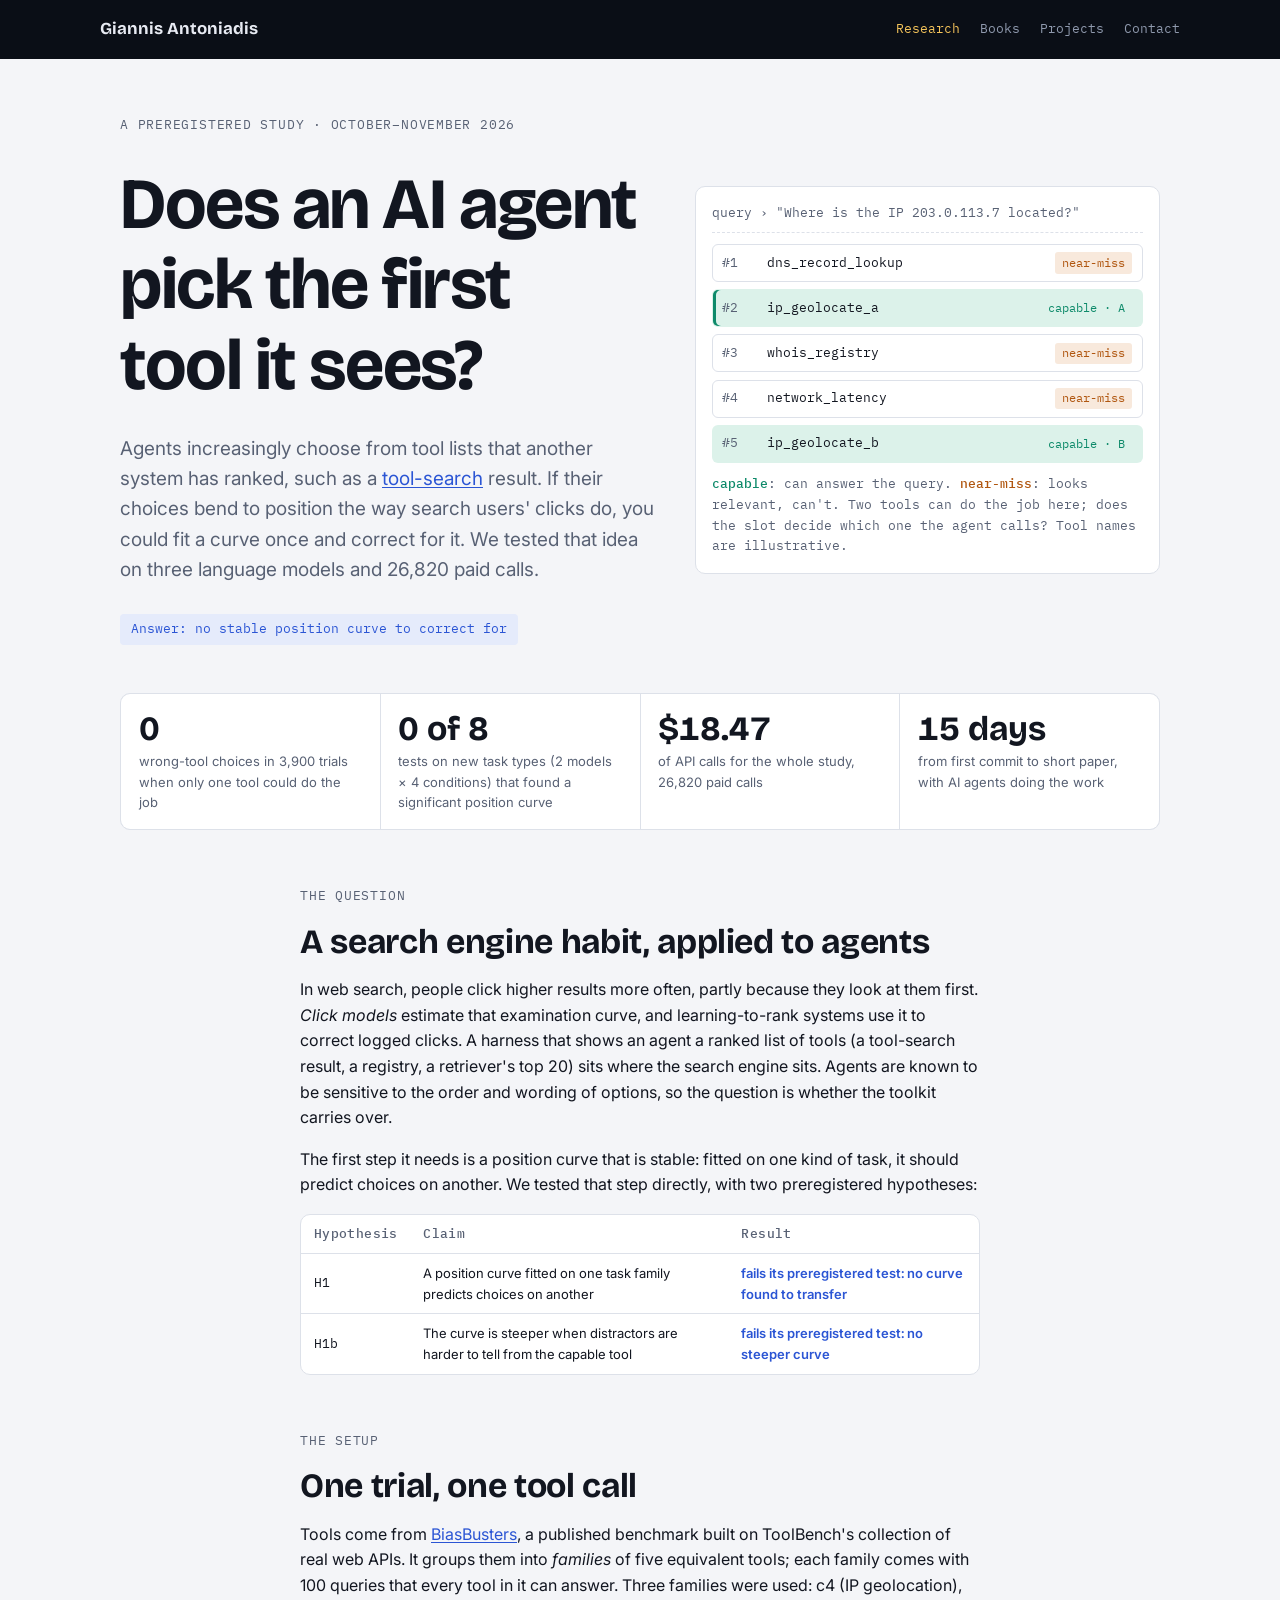
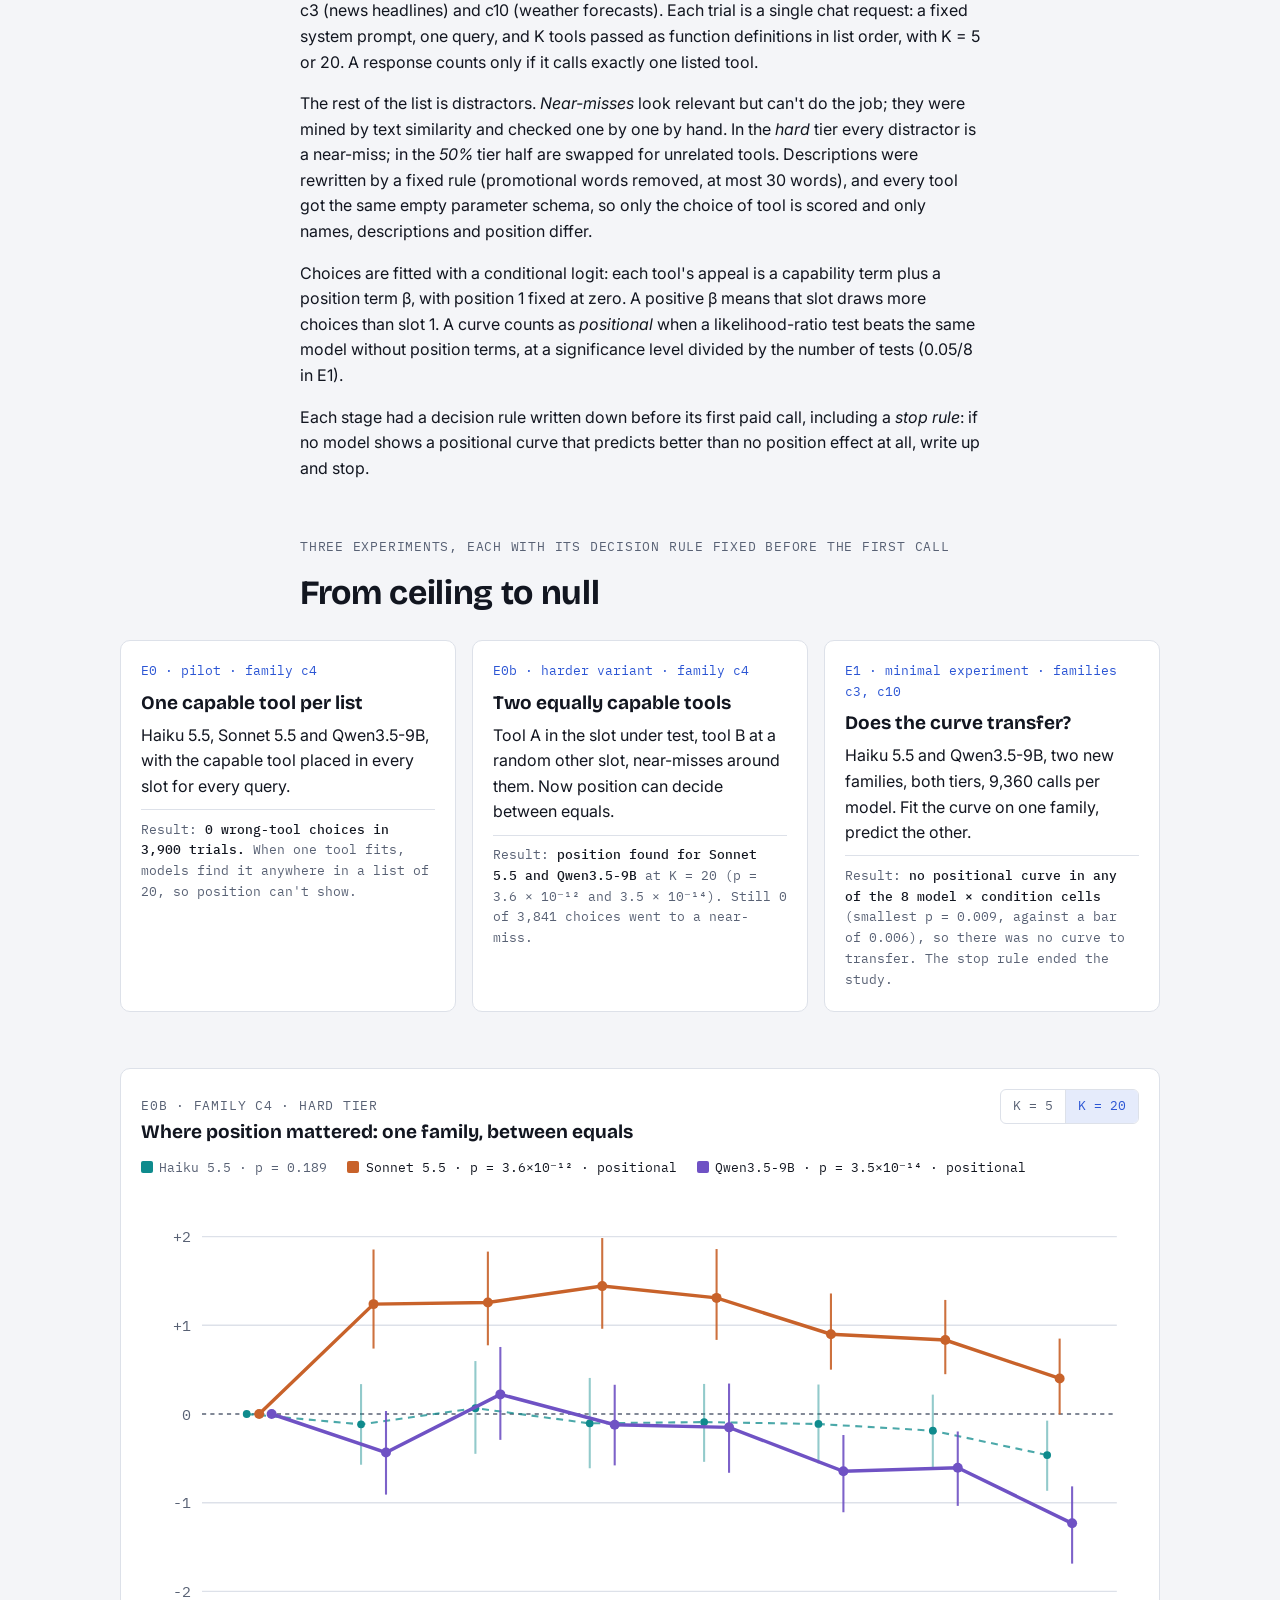
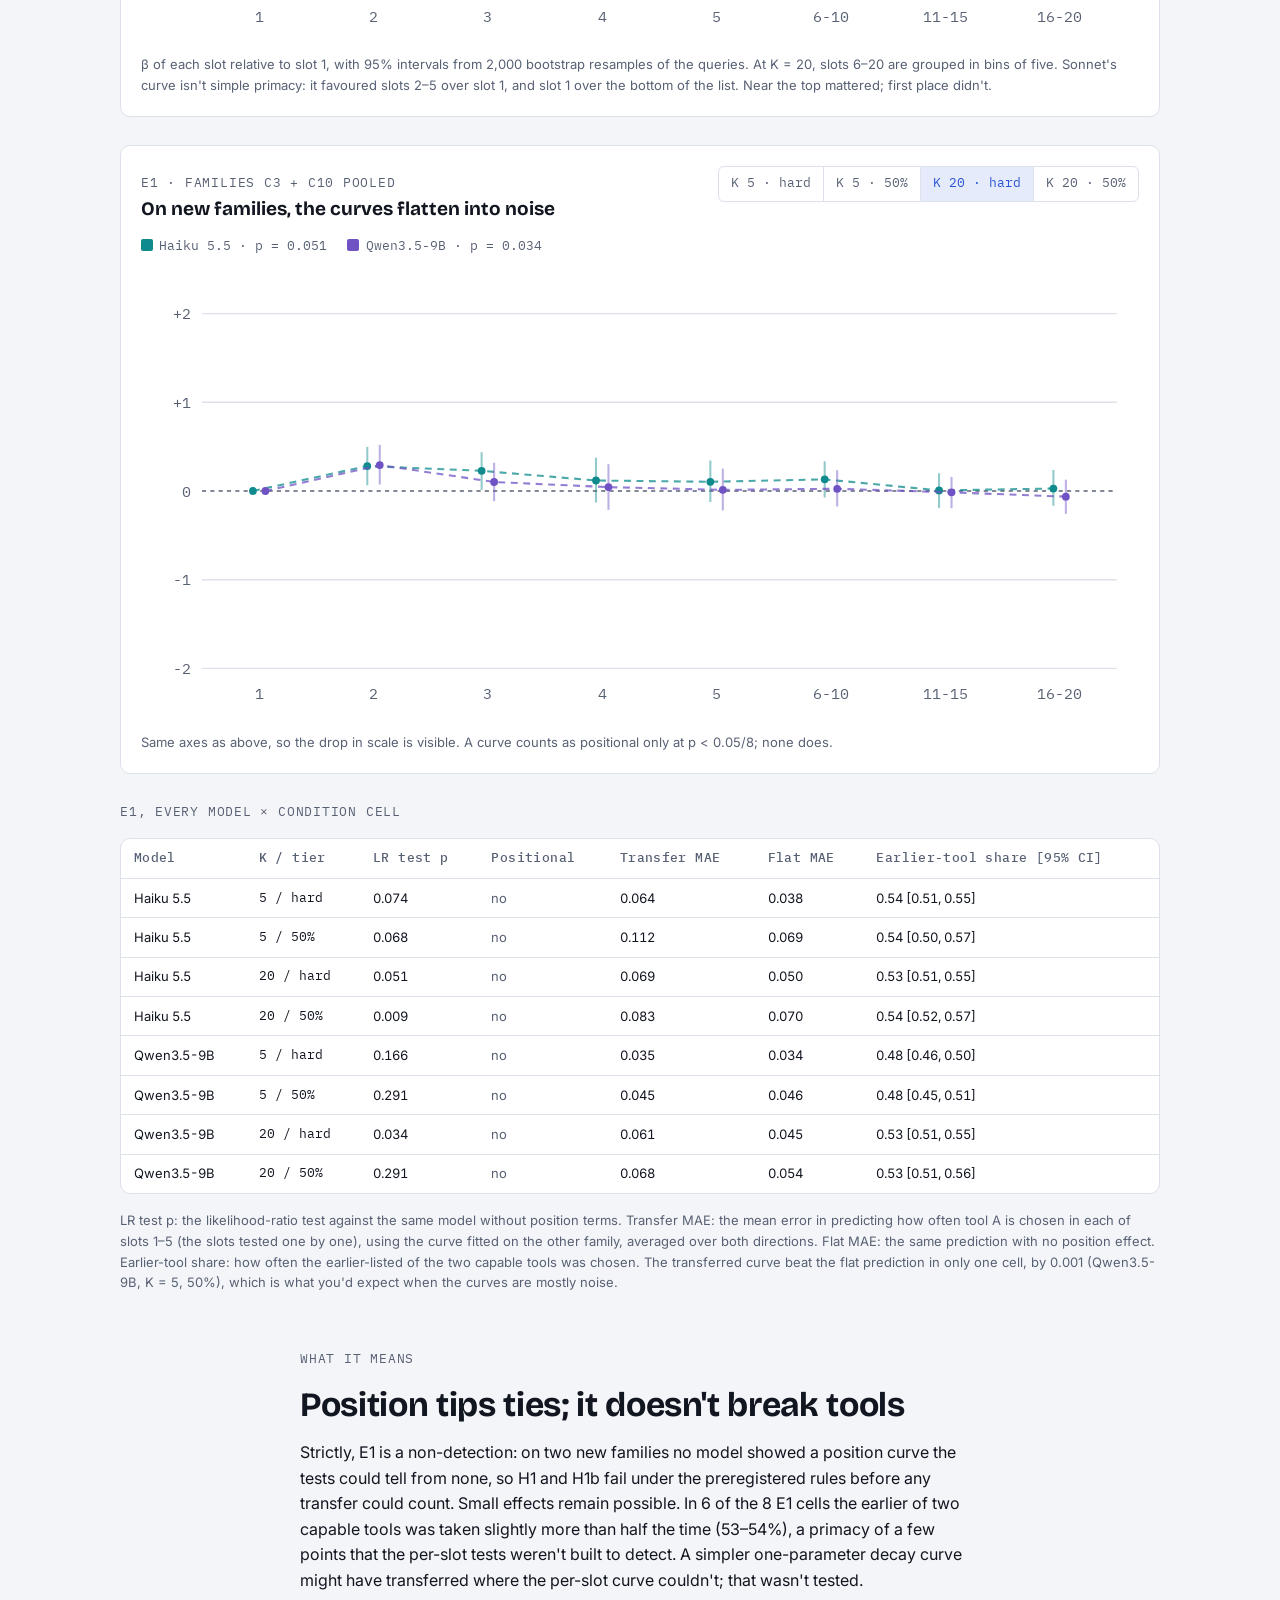
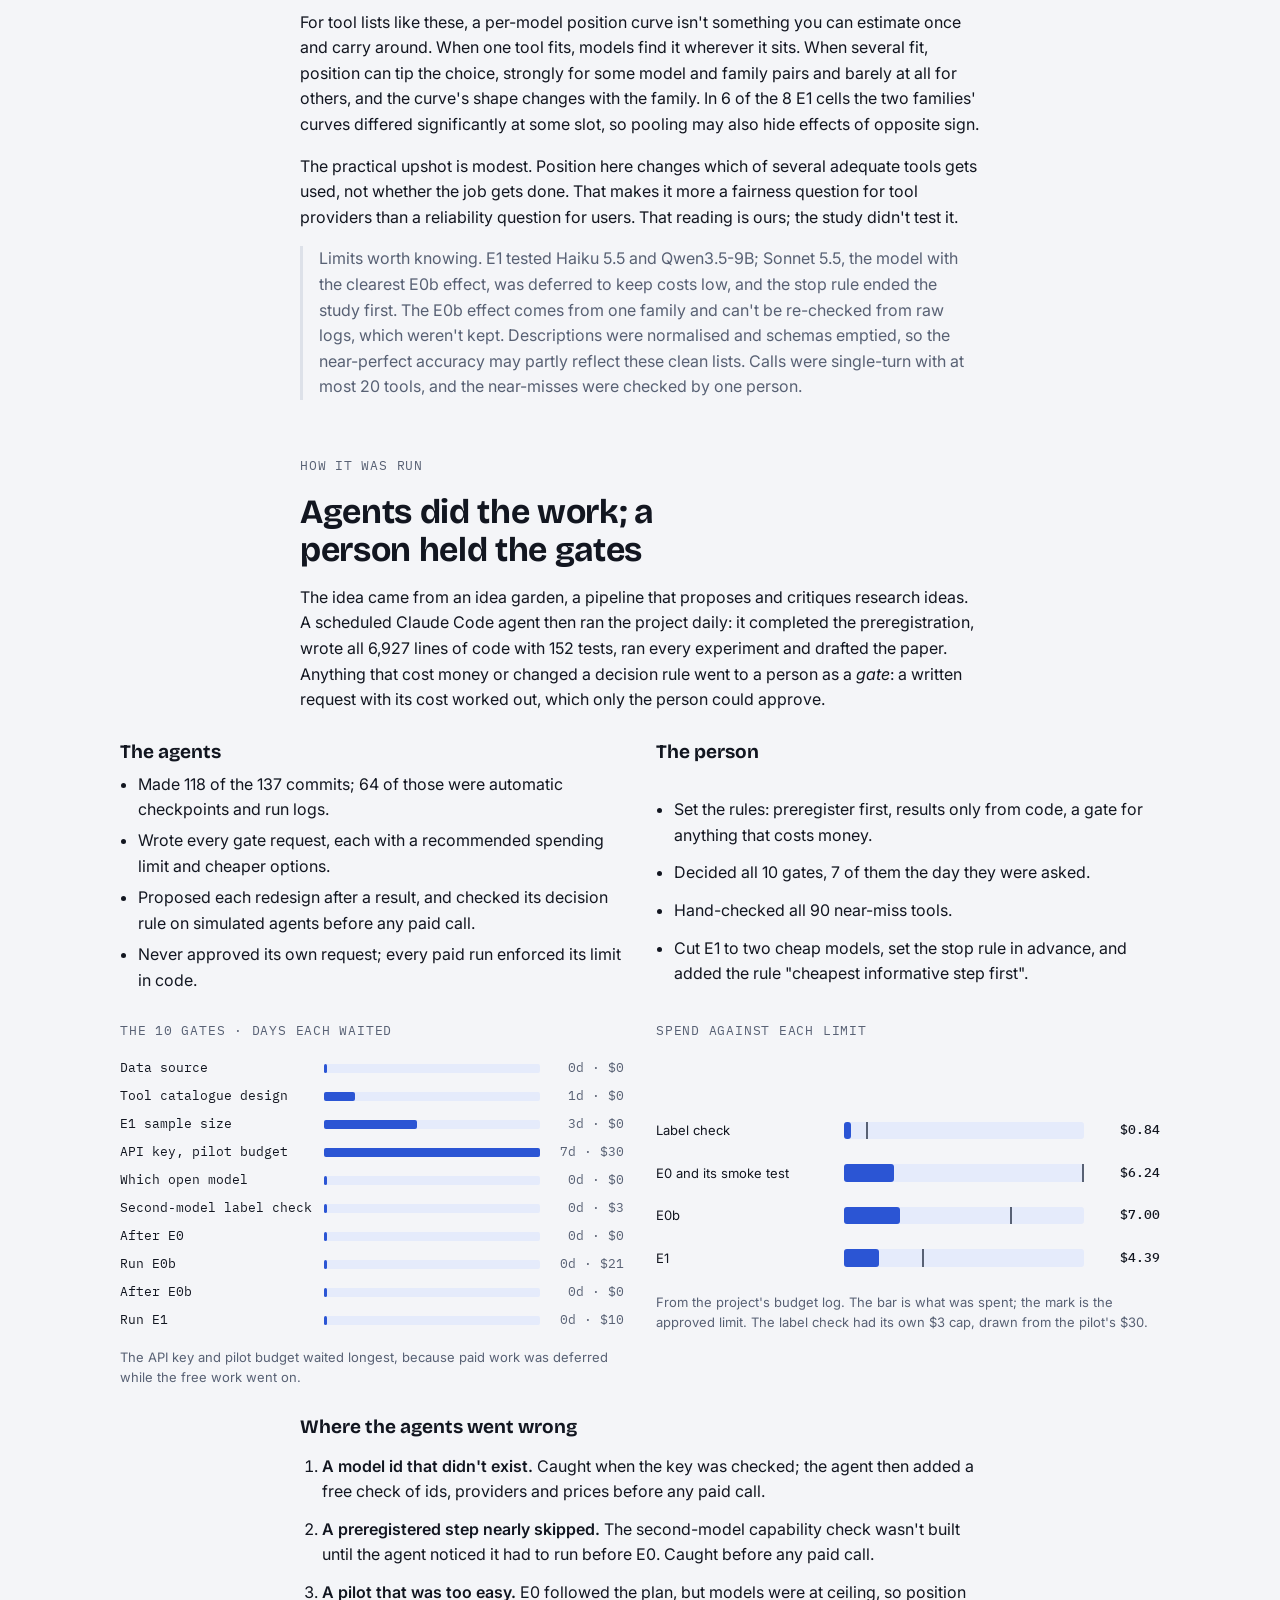
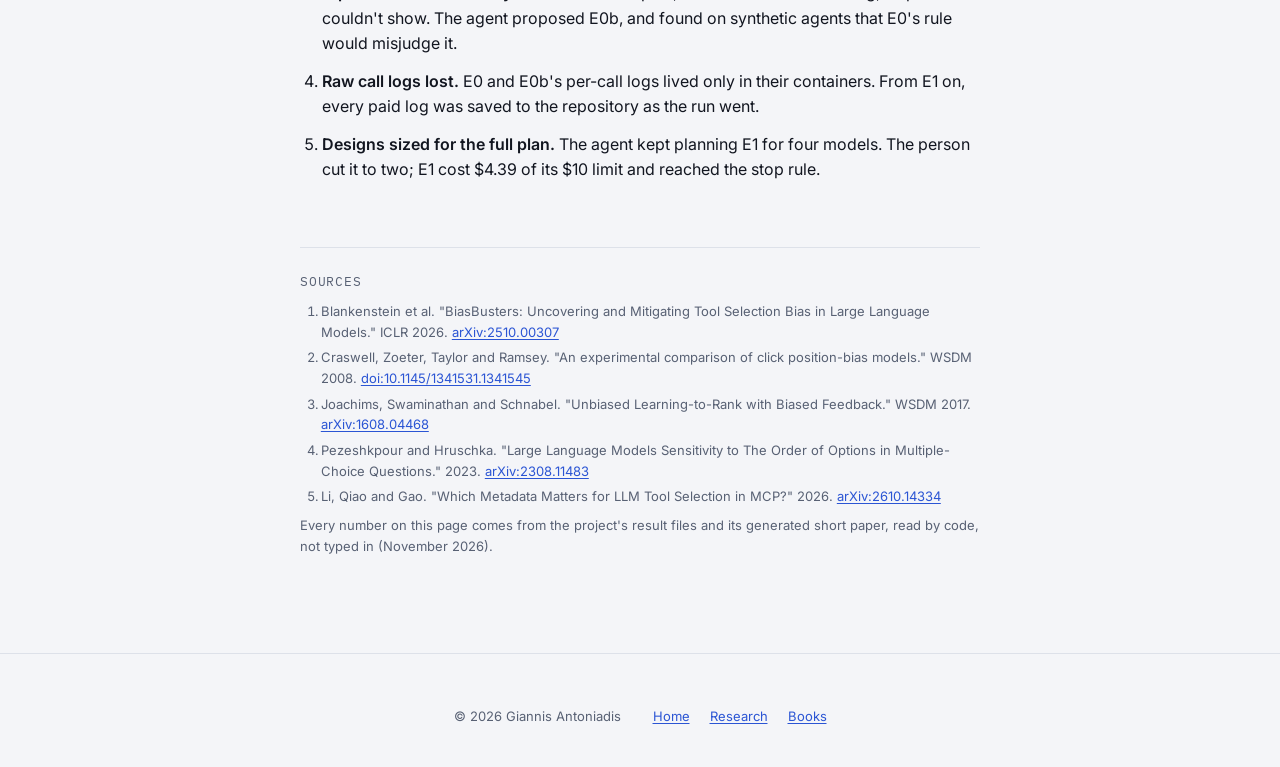
==== commit a790b4ff: "Personal site: home page with the loss-landscape hero, path, research, books, projects, papers and c" ====
--- a/click-models/index.html
+++ b/click-models/index.html
@@ -3,53 +3,21 @@
 <head>
 <meta charset="utf-8">
 <meta name="viewport" content="width=device-width,initial-scale=1,viewport-fit=cover">
-<title>Position Bias Among Equals</title>
+<title>Position Bias Among Equals · Giannis Antoniadis</title>
+<meta name="description" content="A preregistered study of whether AI agents' tool choices follow a stable position curve, run by AI agents under human supervision.">
 <link rel="preconnect" href="https://fonts.googleapis.com">
 <link rel="preconnect" href="https://fonts.gstatic.com" crossorigin>
 <link rel="stylesheet" href="https://fonts.googleapis.com/css2?family=Bricolage+Grotesque:opsz,wght@12..96,500;12..96,700&family=Inter:wght@400;500;600&family=IBM+Plex+Mono:wght@400;500&display=swap">
+<link rel="stylesheet" href="../assets/site.css">
 <style>
 /* Layout: one reading column (about 68ch) with wide breakout bands for the ranked-list motif, the charts and the gate log. */
-:root {
-  --bg: #f5f6f8;
-  --surface: #ffffff;
-  --ink: #141820;
-  --muted: #5a6270;
-  --rule: #dfe3ea;
-  --accent: #2a52d6;
-  --accent-soft: #e6ecfc;
-  --capable: #0e8a6a;
-  --capable-soft: #dcf2ea;
-  --miss: #b0560f;
-  --miss-soft: #f8e9dc;
-  --m-haiku: #0f8b8d;
-  --m-sonnet: #c8622a;
-  --m-qwen: #6f52c4;
-  --font-display: "Bricolage Grotesque", "Avenir Next", "Segoe UI", system-ui, sans-serif;
-  --font-body: "Inter", "Segoe UI", system-ui, -apple-system, sans-serif;
-  --font-mono: "IBM Plex Mono", ui-monospace, "SFMono-Regular", Menlo, monospace;
-  --step--1: 0.8125rem; --step-0: 1rem; --step-1: 1.1875rem; --step-2: 1.5rem; --step-3: 2.125rem; --step-4: clamp(2.25rem, 6vw, 3.75rem);
-}
-@media (prefers-color-scheme: dark) {
-  :root:not([data-theme="light"]) {
-    --bg: #0f1218; --surface: #171b23; --ink: #e8ebf1; --muted: #9aa3b2; --rule: #2a303c;
-    --accent: #7f9cff; --accent-soft: #1d2643; --capable: #4cc9a2; --capable-soft: #123329;
-    --miss: #f0a05f; --miss-soft: #3a2615; --m-haiku: #3cc3c5; --m-sonnet: #f08d55; --m-qwen: #a68cff;
-    color-scheme: dark;
-  }
-}
-:root[data-theme="dark"] {
-  --bg: #0f1218; --surface: #171b23; --ink: #e8ebf1; --muted: #9aa3b2; --rule: #2a303c;
-  --accent: #7f9cff; --accent-soft: #1d2643; --capable: #4cc9a2; --capable-soft: #123329;
-  --miss: #f0a05f; --miss-soft: #3a2615; --m-haiku: #3cc3c5; --m-sonnet: #f08d55; --m-qwen: #a68cff;
-  color-scheme: dark;
-}
-* { box-sizing: border-box; }
-body {
-  background: var(--bg); color: var(--ink); font-family: var(--font-body); font-size: var(--step-0); line-height: 1.6;
-  padding-left: max(16px, env(safe-area-inset-left, 0px)); padding-right: max(16px, env(safe-area-inset-right, 0px));
-  padding-block: 0 4rem;
-}
+/* Page tokens on top of ../assets/site.css: the list roles and one color per model. */
+:root { --capable: #0e8a6a; --capable-soft: #dcf2ea; --miss: #b0560f; --miss-soft: #f8e9dc; --m-haiku: #0f8b8d; --m-sonnet: #c8622a; --m-qwen: #6f52c4; }
+@media (prefers-color-scheme: dark) { :root:not([data-theme="light"]) { --capable: #4cc9a2; --capable-soft: #123329; --miss: #f0a05f; --miss-soft: #3a2615; --m-haiku: #3cc3c5; --m-sonnet: #f08d55; --m-qwen: #a68cff; } }
+:root[data-theme="dark"] { --capable: #4cc9a2; --capable-soft: #123329; --miss: #f0a05f; --miss-soft: #3a2615; --m-haiku: #3cc3c5; --m-sonnet: #f08d55; --m-qwen: #a68cff; }
+
 .wrap { max-width: 68ch; margin: 0 auto; }
+.page { padding-bottom: 1rem; }
 .wide { max-width: 1040px; margin: 0 auto; }
 h1, h2, h3 { font-family: var(--font-display); text-wrap: balance; line-height: 1.12; margin: 0; }
 h1 { font-size: var(--step-4); font-weight: 700; letter-spacing: -0.02em; }
@@ -156,7 +124,8 @@
 </style>
 </head>
 <body>
-<nav class="wide" style="padding-top:1.25rem"><a class="label" href="../" style="text-decoration:none">← All projects</a></nav>
+<header class="topbar gutter"><div class="in"><a class="home" href="../">Giannis Antoniadis</a><nav><a href="../#research" aria-current="page">Research</a><a href="../#books">Books</a><a href="../#projects">Projects</a><a href="../#contact">Contact</a></nav></div></header>
+<div class="gutter page">
 
 
 <div class="wide">
@@ -354,6 +323,8 @@
   </footer>
 </div>
 
+</div>
+<footer class="site-foot gutter"><div class="in"><span>© 2026 Giannis Antoniadis</span><nav><a href="../">Home</a><a href="../#research">Research</a><a href="../#books">Books</a></nav></div></footer>
 <script>
 const CURVES = {"e0b":{"K5":{"title":"E0b, family c4, K = 5","models":{"haiku-5.5":{"positions":["1","2","3","4","5"],"beta":[0.0,-0.1468,-0.2011,-0.1858,-0.2381],"lo":[0.0,-0.4671,-0.5218,-0.5188,-0.5731],"hi":[0.0,0.1778,0.1354,0.1622,0.0971],"p":0.7364399667792271},"sonnet-5.5":{"positions":["1","2","3","4","5"],"beta":[0.0,1.0089,0.6218,0.6202,0.3976],"lo":[0.0,0.6128,0.2803,0.2534,0.0123],"hi":[0.0,1.4637,0.9837,1.0147,0.7838],"p":2.6812484418988135e-06},"qwen3.5-9b":{"positions":["1","2","3","4","5"],"beta":[0.0,-0.1267,0.2284,0.2067,0.1979],"lo":[0.0,-0.5075,-0.1179,-0.1831,-0.1809],"hi":[0.0,0.2983,0.6076,0.6199,0.5953],"p":0.19873123525798908}}},"K20":{"title":"E0b, family c4, K = 20","models":{"haiku-5.5":{"positions":["1","2","3","4","5","6-10","11-15","16-20"],"beta":[0.0,-0.1163,0.0662,-0.1056,-0.0911,-0.1126,-0.188,-0.4624],"lo":[0.0,-0.5718,-0.4488,-0.6116,-0.539,-0.5571,-0.6117,-0.8656],"hi":[0.0,0.337,0.5968,0.4066,0.3389,0.3323,0.2184,-0.075],"p":0.18911321061999123},"sonnet-5.5":{"positions":["1","2","3","4","5","6-10","11-15","16-20"],"beta":[0.0,1.2387,1.2577,1.4418,1.3088,0.8989,0.8337,0.4008],"lo":[0.0,0.7376,0.7744,0.9609,0.8354,0.4998,0.4488,-0.0046],"hi":[0.0,1.8544,1.8307,1.9835,1.8596,1.3586,1.286,0.85],"p":3.5798542340034316e-12},"qwen3.5-9b":{"positions":["1","2","3","4","5","6-10","11-15","16-20"],"beta":[0.0,-0.4342,0.2211,-0.1203,-0.1505,-0.6457,-0.6061,-1.2323],"lo":[0.0,-0.9086,-0.2915,-0.5793,-0.6626,-1.1076,-1.0357,-1.6866],"hi":[0.0,0.0337,0.7557,0.3295,0.3433,-0.2369,-0.1971,-0.8158],"p":3.45658534870099e-14}}}},"e1":{"K5/hard":{"title":"E1, families c3 + c10, K = 5, hard tier","models":{"haiku-5.5":{"positions":["1","2","3","4","5"],"beta":[0.0,-0.0506,-0.1708,-0.2253,-0.1577],"lo":[0.0,-0.2086,-0.3427,-0.3828,-0.3326],"hi":[0.0,0.1149,-0.0038,-0.0715,0.0259],"p":0.07421570286257541},"qwen3.5-9b":{"positions":["1","2","3","4","5"],"beta":[0.0,0.1749,0.154,0.1822,0.1914],"lo":[0.0,0.0064,-0.0125,0.0274,0.0213],"hi":[0.0,0.3512,0.3208,0.3527,0.3693],"p":0.16634220645659847}}},"K5/50":{"title":"E1, families c3 + c10, K = 5, 50% tier","models":{"haiku-5.5":{"positions":["1","2","3","4","5"],"beta":[0.0,-0.092,-0.3341,-0.2514,-0.107],"lo":[0.0,-0.3287,-0.6069,-0.5249,-0.3687],"hi":[0.0,0.1546,-0.0828,-0.0056,0.1422],"p":0.06821041925925375},"qwen3.5-9b":{"positions":["1","2","3","4","5"],"beta":[0.0,0.0524,0.0409,0.1164,0.255],"lo":[0.0,-0.1811,-0.2199,-0.1087,0.0213],"hi":[0.0,0.2939,0.2992,0.338,0.4988],"p":0.2913918674671805}}},"K20/hard":{"title":"E1, families c3 + c10, K = 20, hard tier","models":{"haiku-5.5":{"positions":["1","2","3","4","5","6-10","11-15","16-20"],"beta":[0.0,0.2816,0.2273,0.1184,0.1038,0.1311,0.0069,0.0275],"lo":[0.0,0.0643,0.012,-0.1297,-0.1244,-0.0735,-0.1911,-0.1666],"hi":[0.0,0.4977,0.4371,0.3753,0.3436,0.3356,0.1999,0.2365],"p":0.05139414649347575},"qwen3.5-9b":{"positions":["1","2","3","4","5","6-10","11-15","16-20"],"beta":[0.0,0.2922,0.1015,0.0437,0.0129,0.0251,-0.0152,-0.0635],"lo":[0.0,0.0738,-0.1142,-0.2129,-0.219,-0.1743,-0.1943,-0.2577],"hi":[0.0,0.5201,0.3182,0.3024,0.2513,0.2354,0.1586,0.1276],"p":0.03407780881563289}}},"K20/50":{"title":"E1, families c3 + c10, K = 20, 50% tier","models":{"haiku-5.5":{"positions":["1","2","3","4","5","6-10","11-15","16-20"],"beta":[0.0,0.0446,-0.1408,0.1842,0.102,-0.1646,-0.2177,-0.2395],"lo":[0.0,-0.2895,-0.4688,-0.1208,-0.23,-0.4469,-0.5066,-0.5139],"hi":[0.0,0.3743,0.1847,0.5048,0.4306,0.1124,0.0479,0.0405],"p":0.008976633472407207},"qwen3.5-9b":{"positions":["1","2","3","4","5","6-10","11-15","16-20"],"beta":[0.0,-0.0701,-0.0817,0.0711,0.0634,-0.1228,-0.1645,-0.2142],"lo":[0.0,-0.4028,-0.4024,-0.2471,-0.2576,-0.4088,-0.4415,-0.4611],"hi":[0.0,0.2601,0.2409,0.3939,0.389,0.1561,0.1206,0.0546],"p":0.2913276261819156}}}}};
 const MODELS = {
--- a/assets/site.css
+++ b/assets/site.css
@@ -0,0 +1,62 @@
+/* Site identity: a loss landscape at night. Dark hero band on every page; the rest follows the viewer's theme.
+   Shared by the home page and every project page. */
+:root {
+  --bg: #f4f5f8;
+  --surface: #ffffff;
+  --ink: #121620;
+  --muted: #586174;
+  --rule: #dde1e9;
+  --accent: #2b55d4;
+  --accent-soft: #e5ebfb;
+  --glow: #c98a12;
+  --night: #0a0e16;
+  --night-ink: #e7eaf2;
+  --night-muted: #8f99ad;
+  --night-line: #5fb0c4;
+  --night-glow: #f4c35a;
+  --font-display: "Bricolage Grotesque", "Avenir Next", "Segoe UI", system-ui, sans-serif;
+  --font-body: "Inter", "Segoe UI", system-ui, -apple-system, sans-serif;
+  --font-mono: "IBM Plex Mono", ui-monospace, "SFMono-Regular", Menlo, monospace;
+  --step--1: 0.8125rem; --step-0: 1rem; --step-1: 1.1875rem; --step-2: 1.5rem; --step-3: 2.125rem; --step-4: clamp(2.5rem, 7vw, 4.5rem);
+}
+@media (prefers-color-scheme: dark) {
+  :root:not([data-theme="light"]) {
+    --bg: #0e121b; --surface: #151a25; --ink: #e7eaf2; --muted: #9aa3b5; --rule: #262d3c;
+    --accent: #85a2ff; --accent-soft: #1c2541; --glow: #f4c35a;
+    color-scheme: dark;
+  }
+}
+:root[data-theme="dark"] {
+  --bg: #0e121b; --surface: #151a25; --ink: #e7eaf2; --muted: #9aa3b5; --rule: #262d3c;
+  --accent: #85a2ff; --accent-soft: #1c2541; --glow: #f4c35a;
+  color-scheme: dark;
+}
+* { box-sizing: border-box; }
+html { -webkit-text-size-adjust: 100%; }
+body {
+  margin: 0; background: var(--bg); color: var(--ink); font-family: var(--font-body); font-size: var(--step-0); line-height: 1.6;
+}
+.gutter { padding-left: max(16px, env(safe-area-inset-left, 0px)); padding-right: max(16px, env(safe-area-inset-right, 0px)); }
+h1, h2, h3 { font-family: var(--font-display); text-wrap: balance; line-height: 1.12; margin: 0; }
+p { margin: 0; }
+a { color: var(--accent); text-underline-offset: 2px; }
+a:focus-visible, button:focus-visible { outline: 2px solid var(--accent); outline-offset: 3px; border-radius: 2px; }
+.label { font-family: var(--font-mono); font-size: var(--step--1); letter-spacing: 0.06em; text-transform: uppercase; color: var(--muted); }
+.mono { font-family: var(--font-mono); }
+.num { font-variant-numeric: tabular-nums; }
+
+/* Top bar, shared */
+.topbar { background: var(--night); color: var(--night-ink); }
+.topbar .in { max-width: 1080px; margin: 0 auto; display: flex; flex-wrap: wrap; gap: 0.5rem 1.5rem; align-items: center; justify-content: space-between; padding-block: 1rem; }
+.topbar .home { font-family: var(--font-display); font-weight: 700; color: var(--night-ink); text-decoration: none; font-size: 1.05rem; }
+.topbar nav { display: flex; flex-wrap: wrap; gap: 0.25rem 1.25rem; }
+.topbar nav a { color: var(--night-muted); text-decoration: none; font-family: var(--font-mono); font-size: var(--step--1); }
+.topbar nav a:hover, .topbar nav a[aria-current="page"] { color: var(--night-glow); }
+.topbar a:focus-visible { outline-color: var(--night-glow); }
+
+/* Footer, shared */
+.site-foot { border-top: 1px solid var(--rule); margin-top: 5rem; }
+.site-foot .in { max-width: 1080px; margin: 0 auto; padding-block: 1.75rem 2.5rem; display: flex; flex-wrap: wrap; gap: 0.75rem 2rem; justify-content: space-between; color: var(--muted); font-size: var(--step--1); }
+.site-foot nav { display: flex; flex-wrap: wrap; gap: 0.5rem 1.25rem; }
+
+@media (prefers-reduced-motion: reduce) { * { scroll-behavior: auto !important; } }
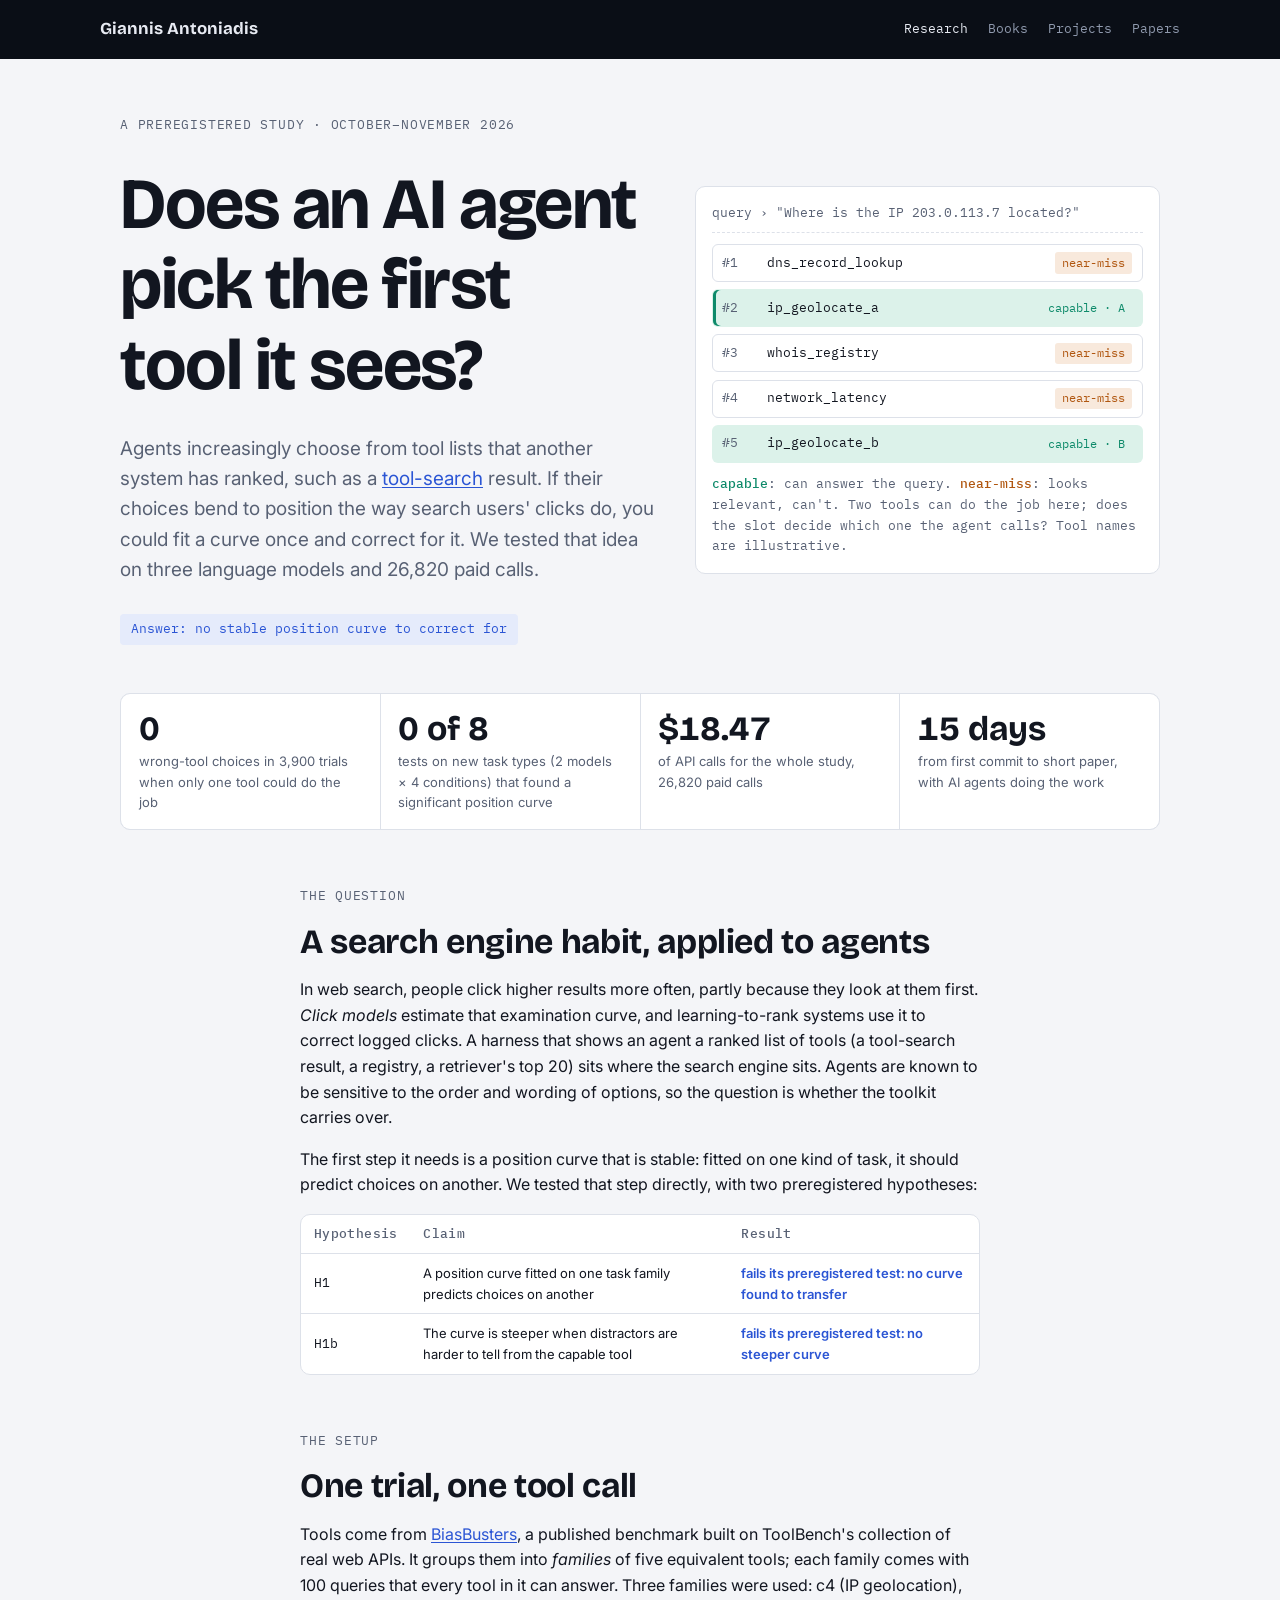
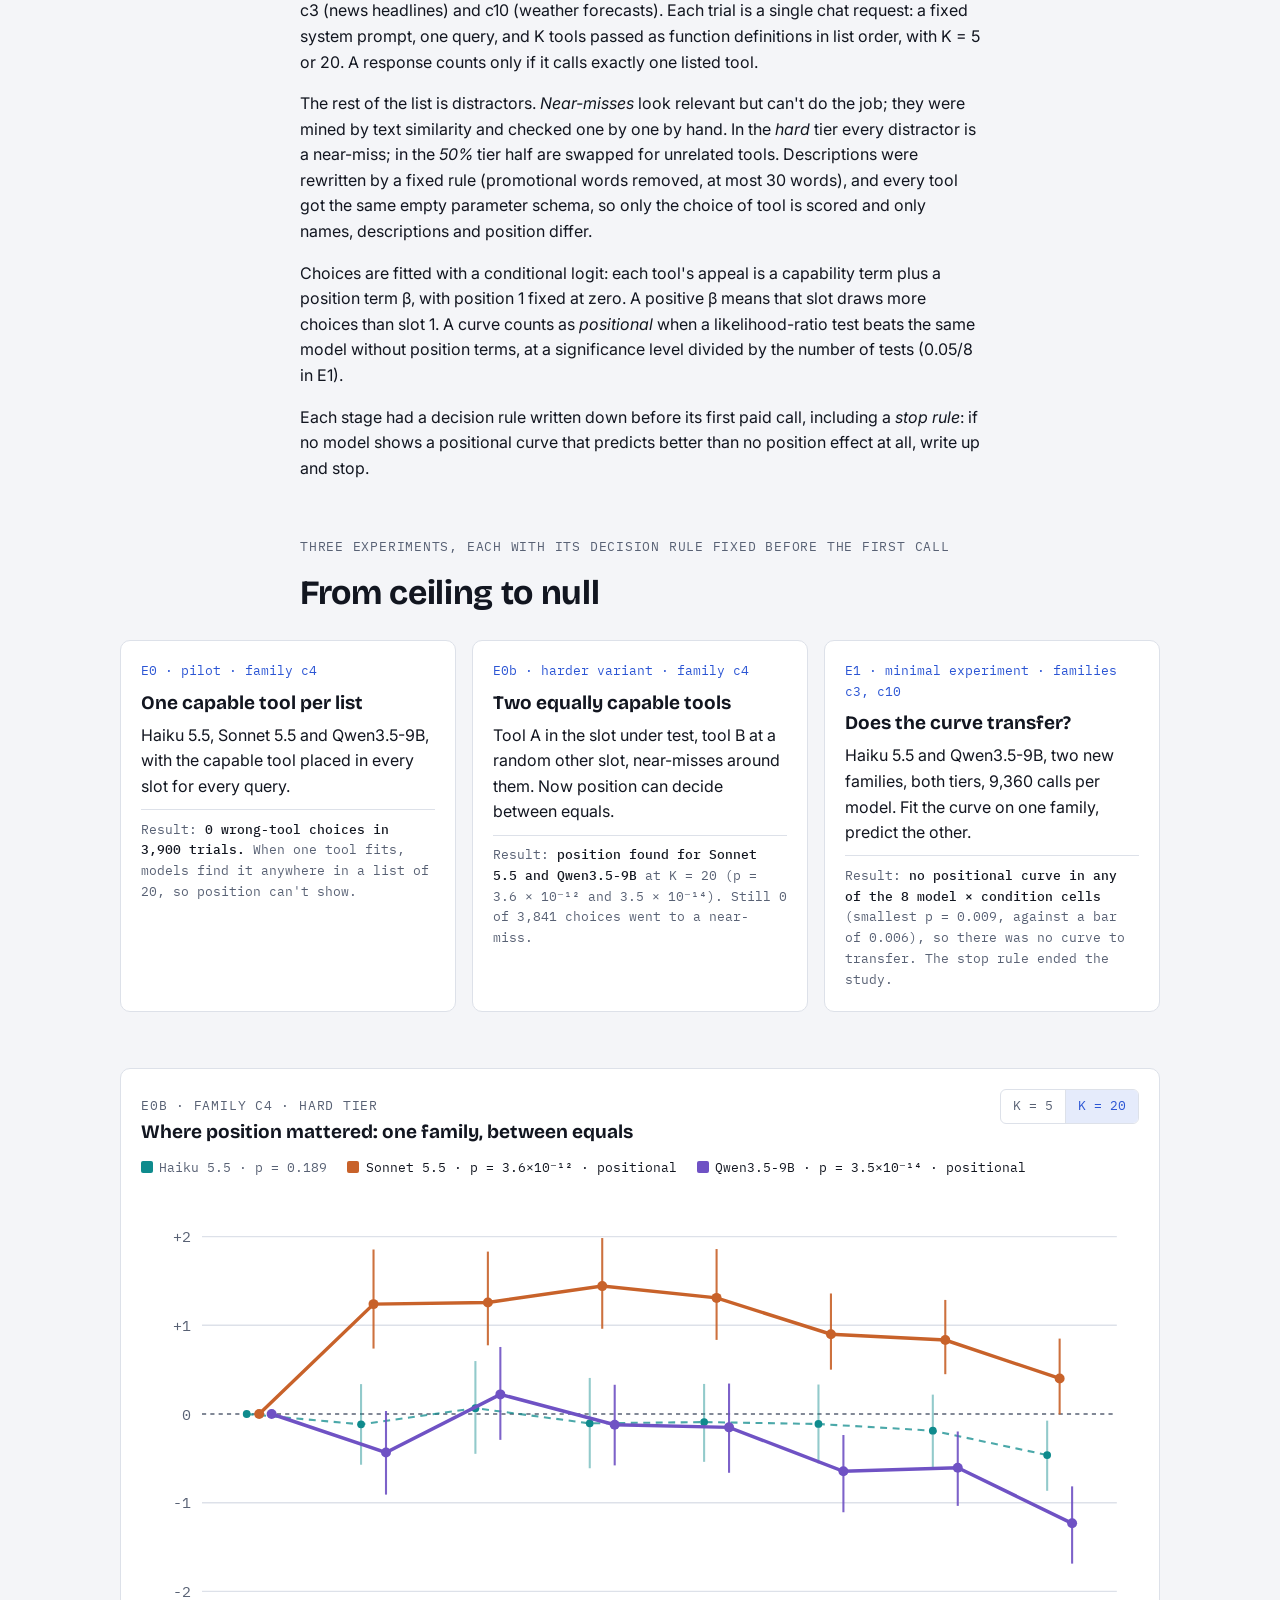
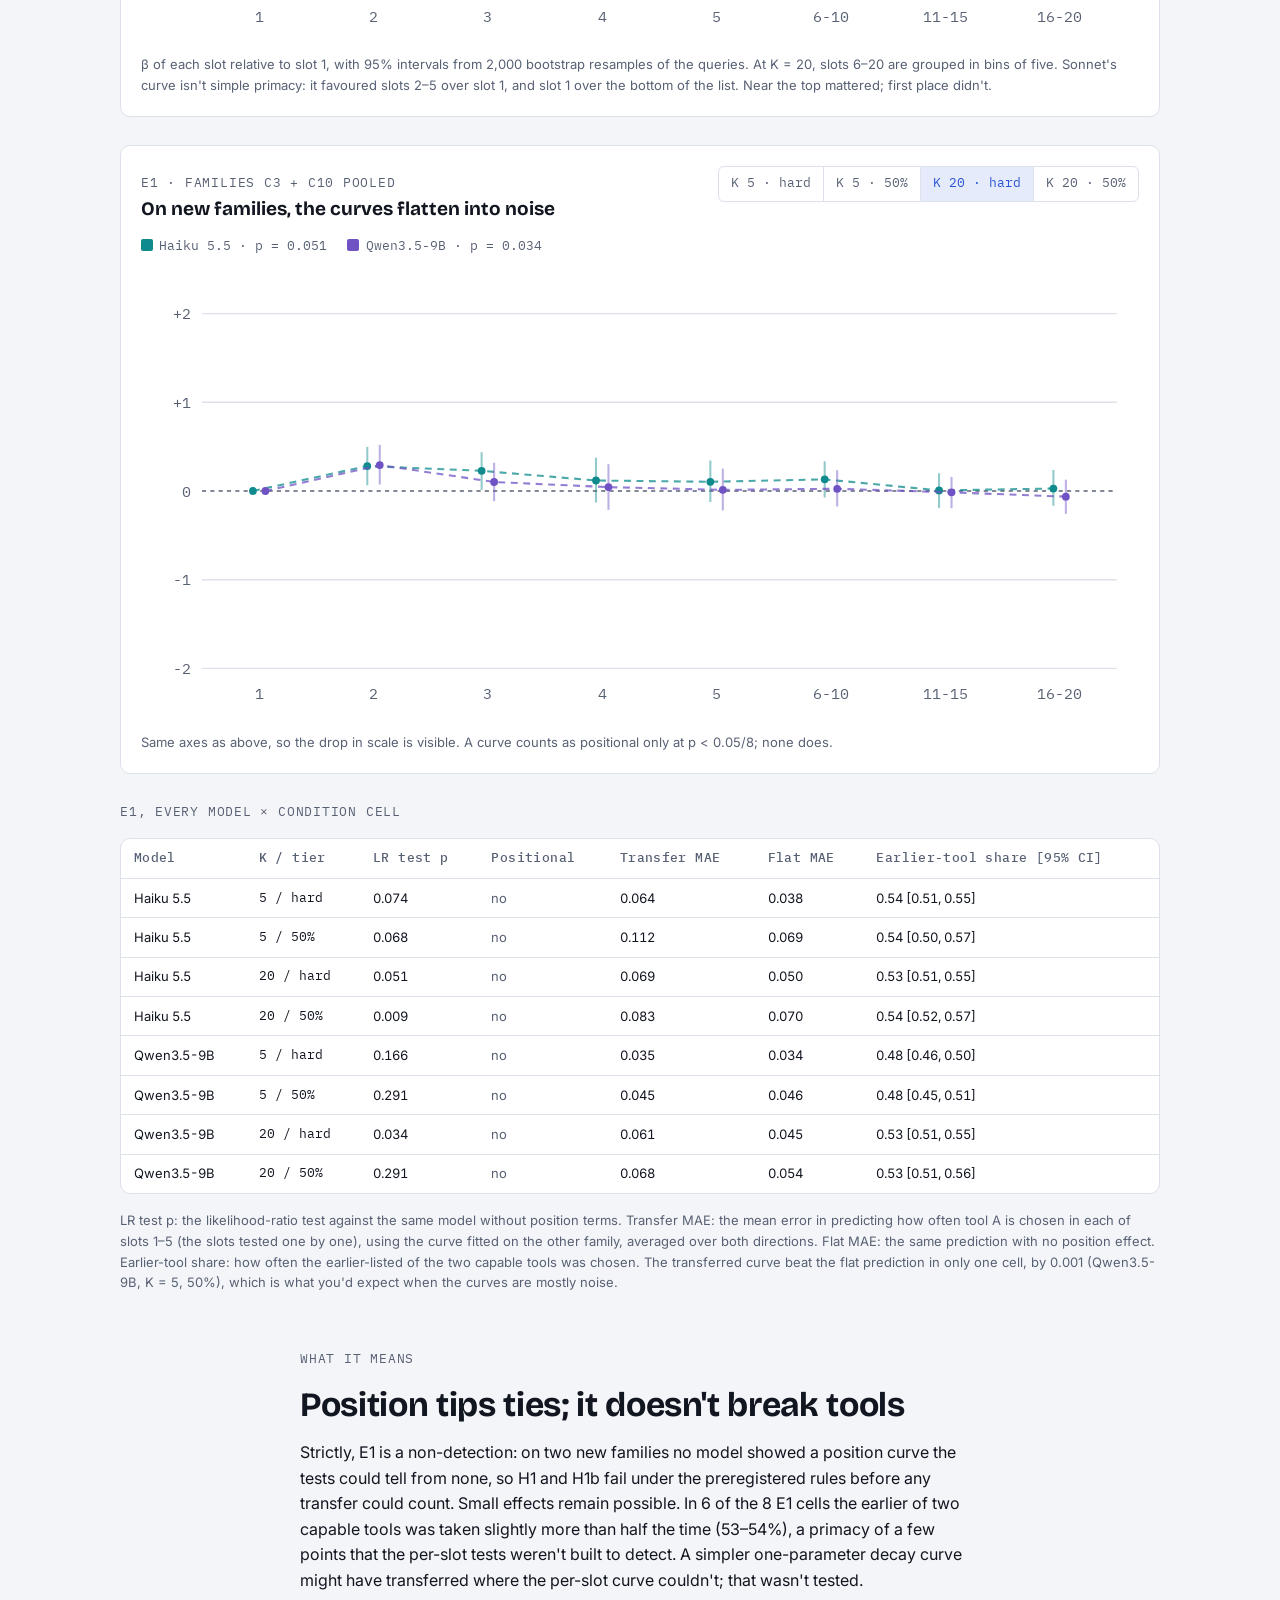
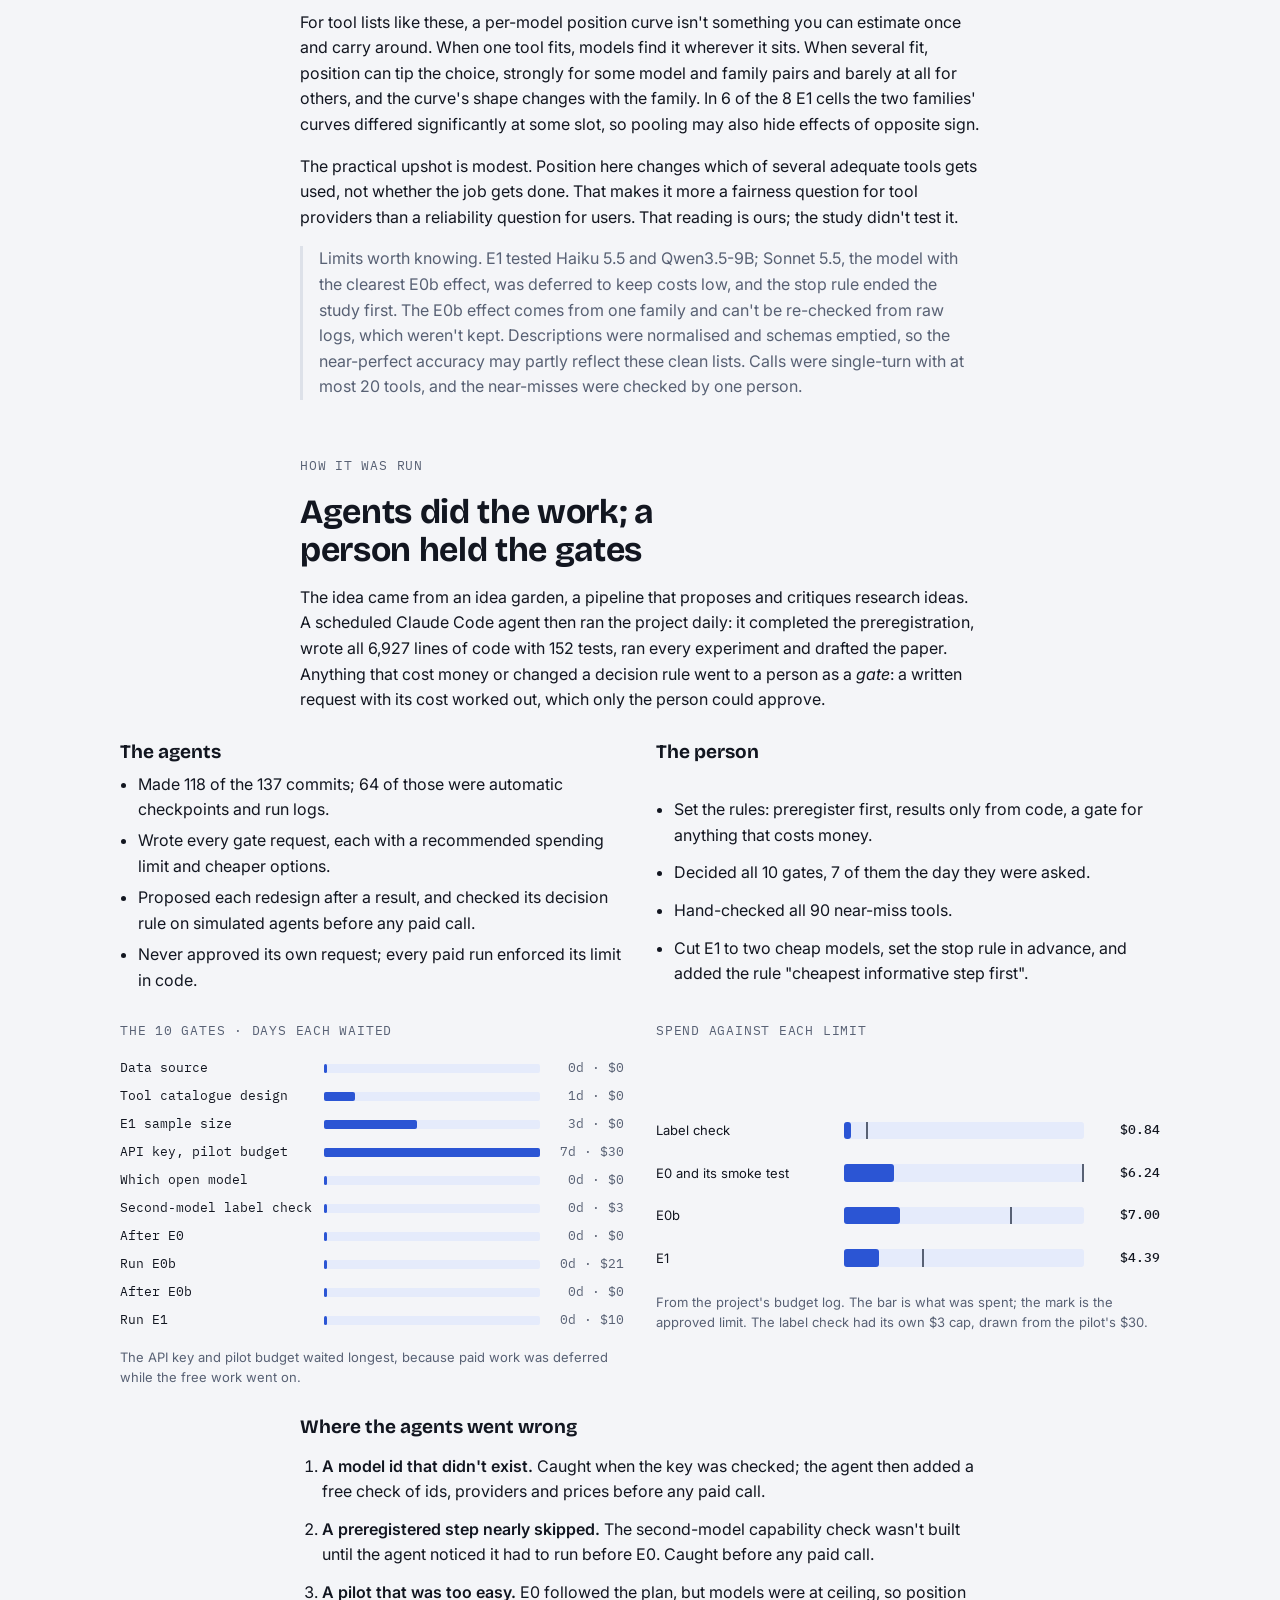
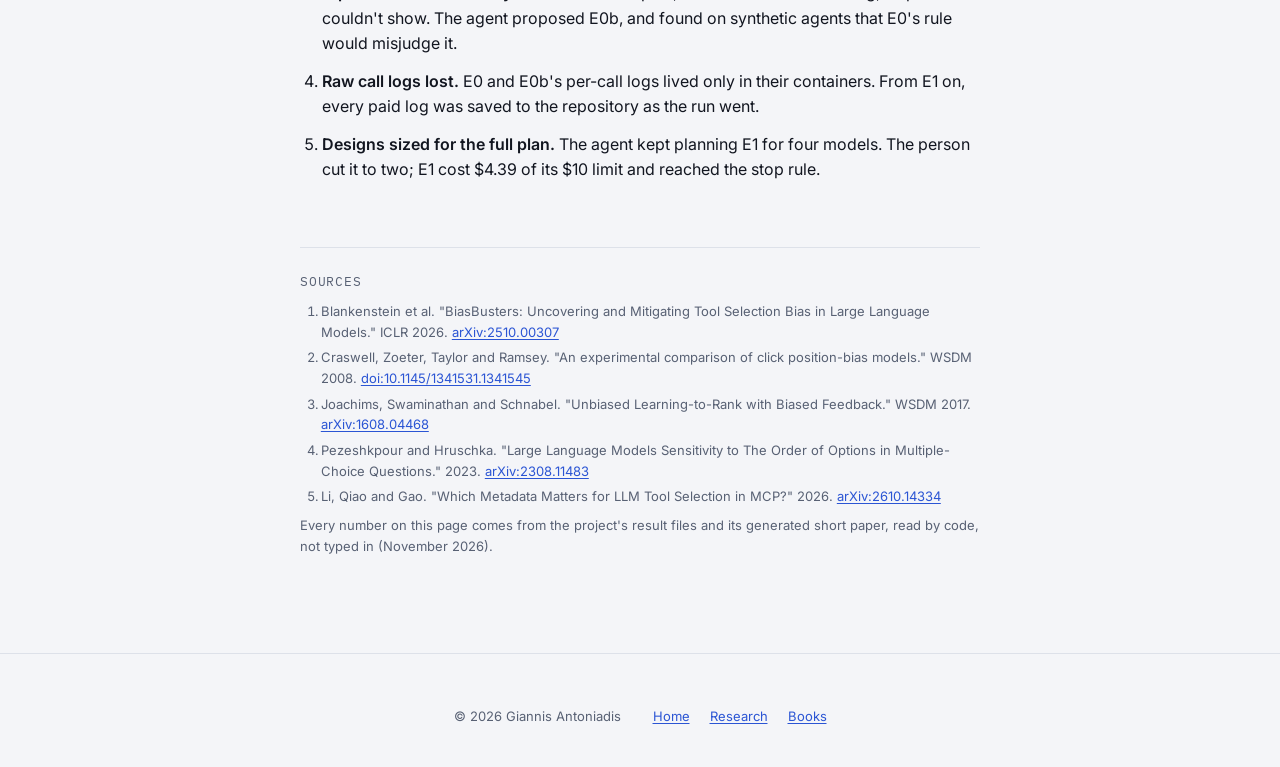
==== commit 56cd9549: "Drop the Contact section; an E-mail button joins CV, LinkedIn and GitHub at the top Co-Authored-By: " ====
--- a/click-models/index.html
+++ b/click-models/index.html
@@ -124,7 +124,7 @@
 </style>
 </head>
 <body>
-<header class="topbar gutter"><div class="in"><a class="home" href="../">Giannis Antoniadis</a><nav><a href="../#research" aria-current="page">Research</a><a href="../#books">Books</a><a href="../#projects">Projects</a><a href="../#contact">Contact</a></nav></div></header>
+<header class="topbar gutter"><div class="in"><a class="home" href="../">Giannis Antoniadis</a><nav><a href="../#research" aria-current="page">Research</a><a href="../#books">Books</a><a href="../#projects">Projects</a><a href="../#papers">Papers</a></nav></div></header>
 <div class="gutter page">
 
 
--- a/assets/site.css
+++ b/assets/site.css
@@ -51,7 +51,8 @@
 .topbar .home { font-family: var(--font-display); font-weight: 700; color: var(--night-ink); text-decoration: none; font-size: 1.05rem; }
 .topbar nav { display: flex; flex-wrap: wrap; gap: 0.25rem 1.25rem; }
 .topbar nav a { color: var(--night-muted); text-decoration: none; font-family: var(--font-mono); font-size: var(--step--1); }
-.topbar nav a:hover, .topbar nav a[aria-current="page"] { color: var(--night-glow); }
+.topbar nav a[aria-current="page"] { color: var(--night-ink); }
+.topbar nav a:hover { color: var(--night-glow); }
 .topbar a:focus-visible { outline-color: var(--night-glow); }
 
 /* Footer, shared */
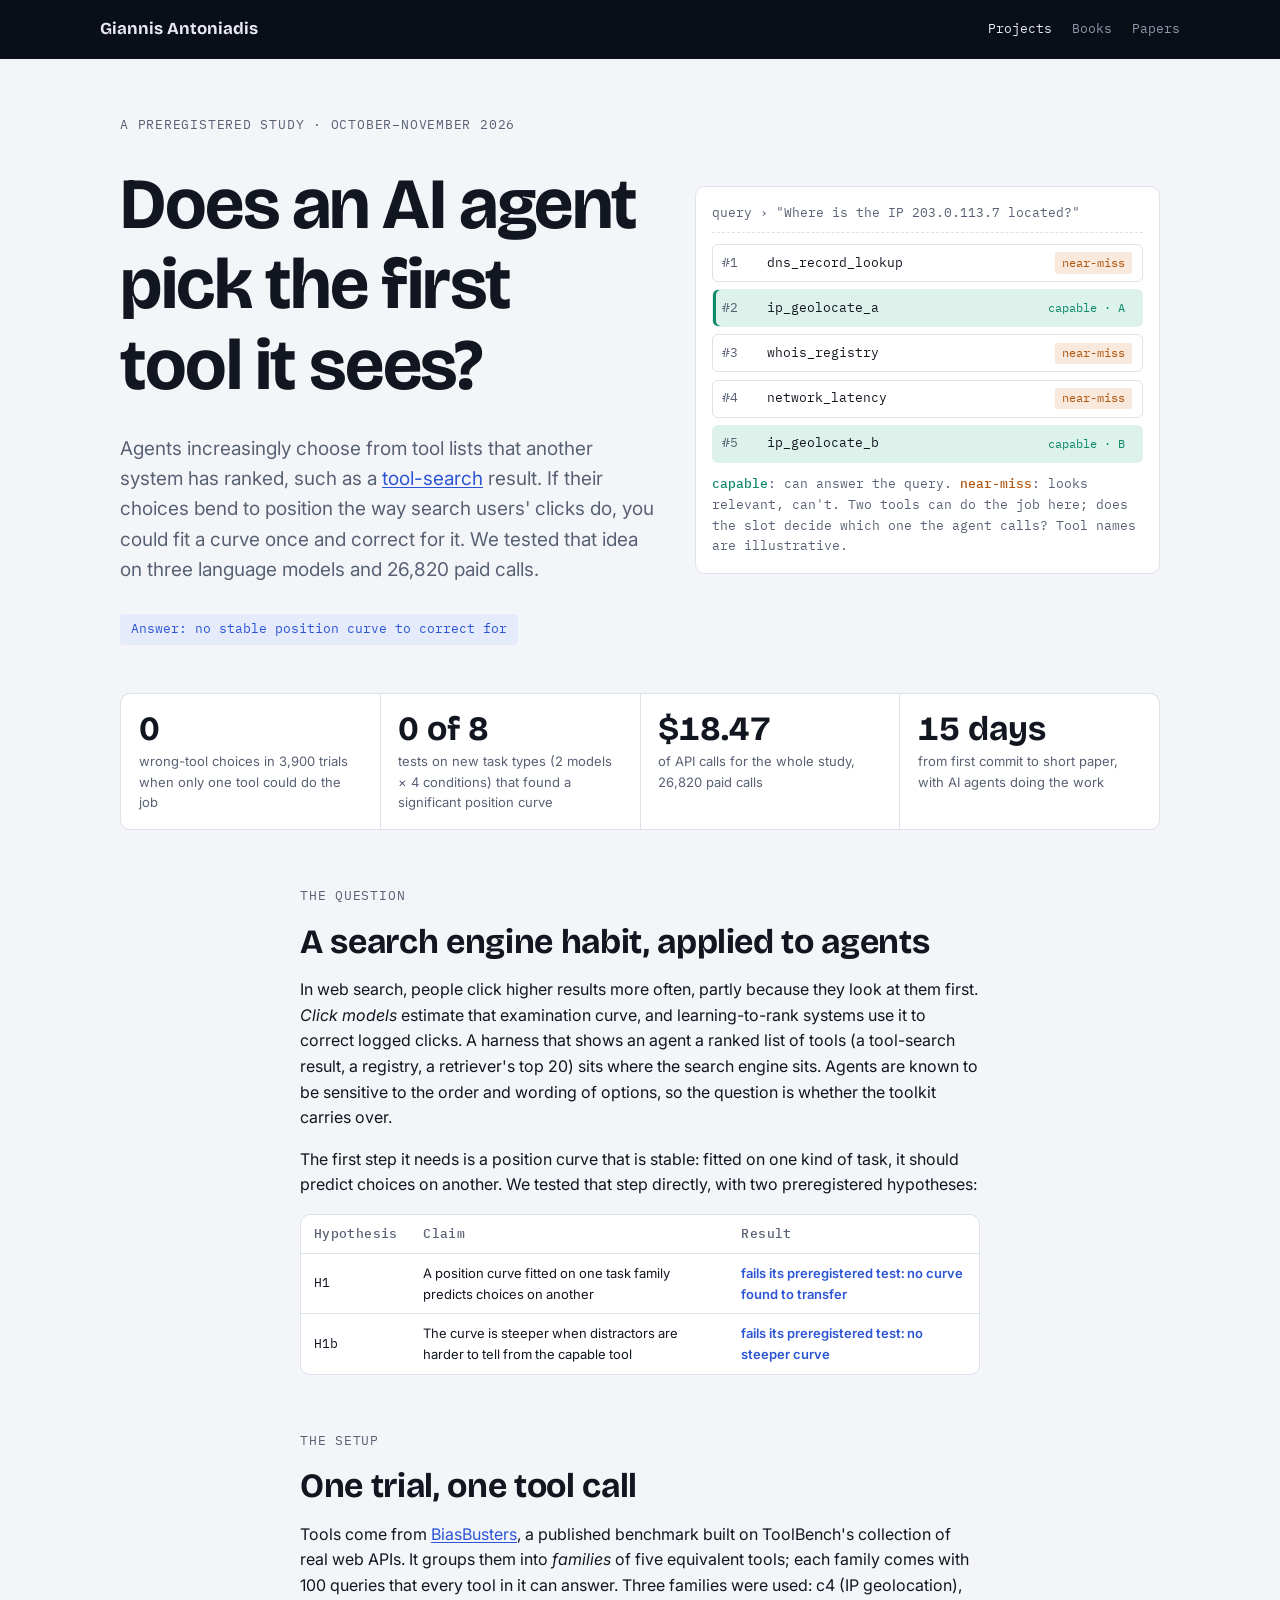
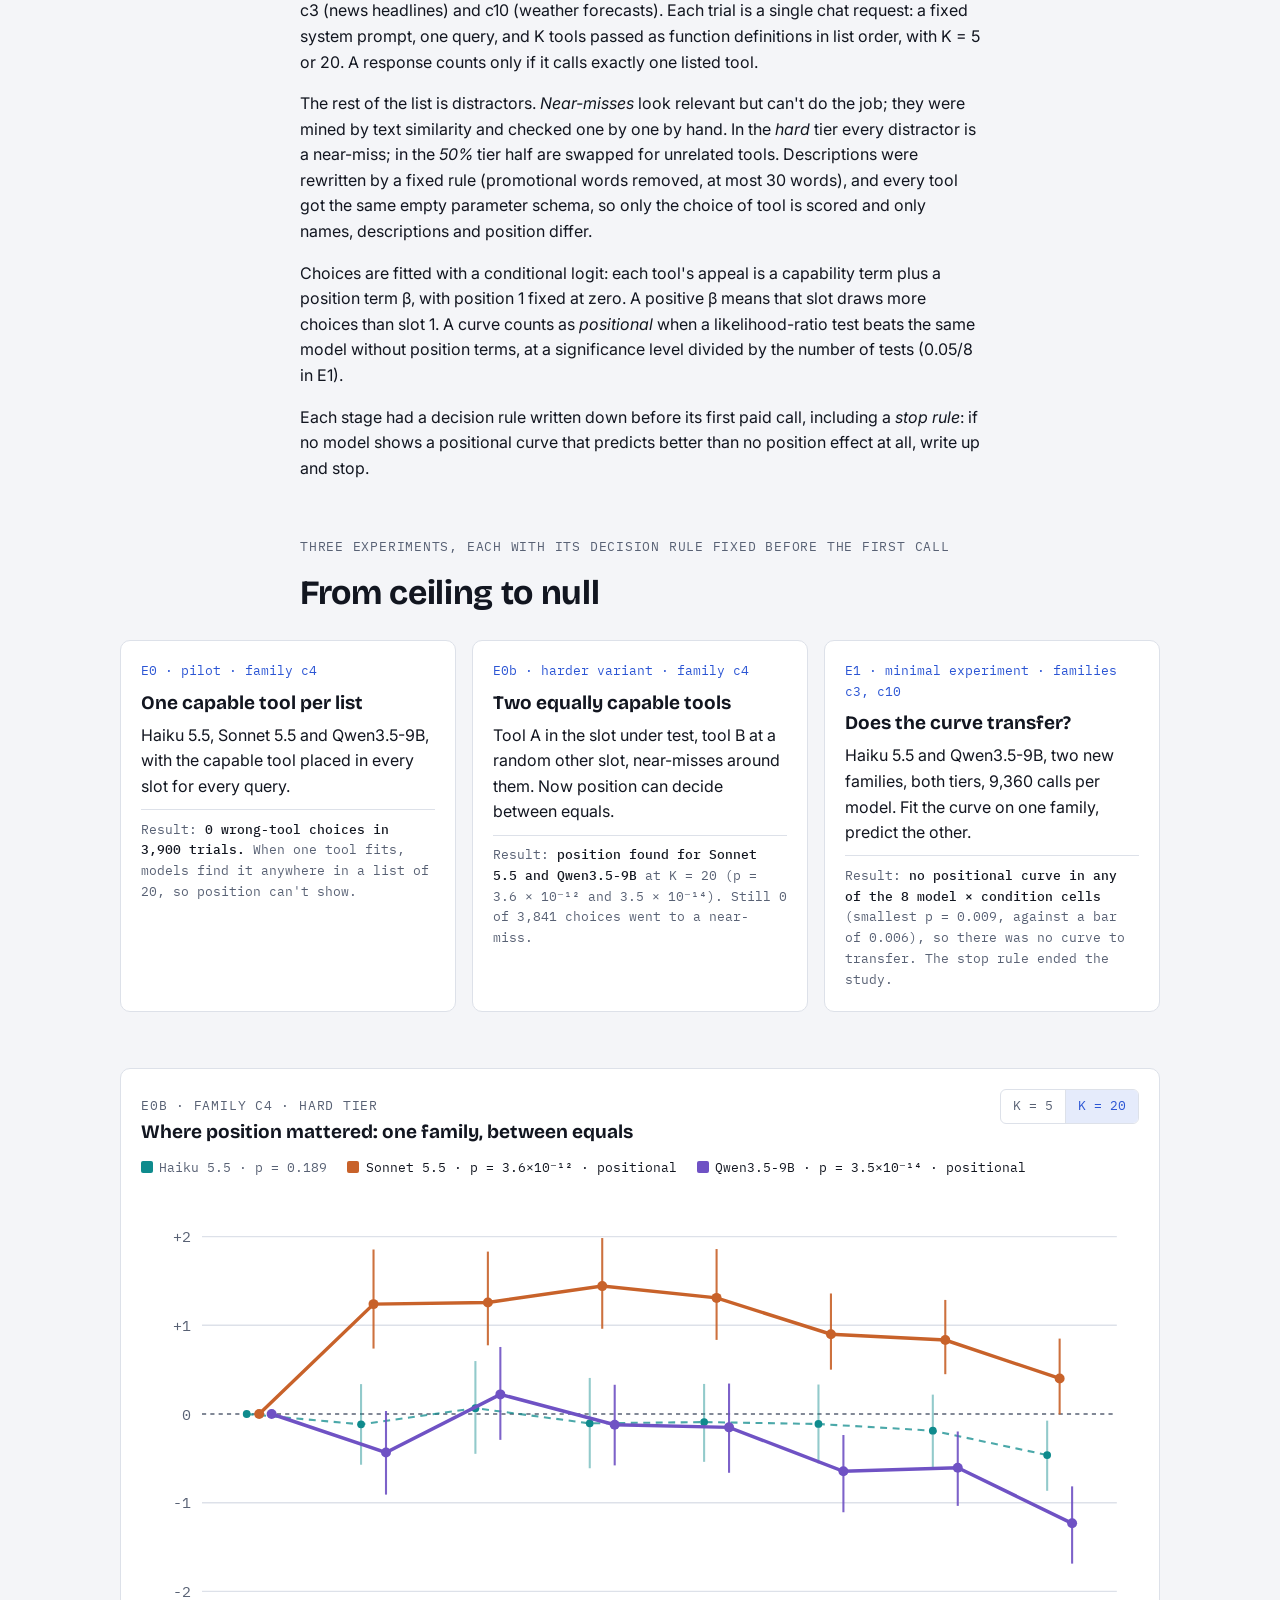
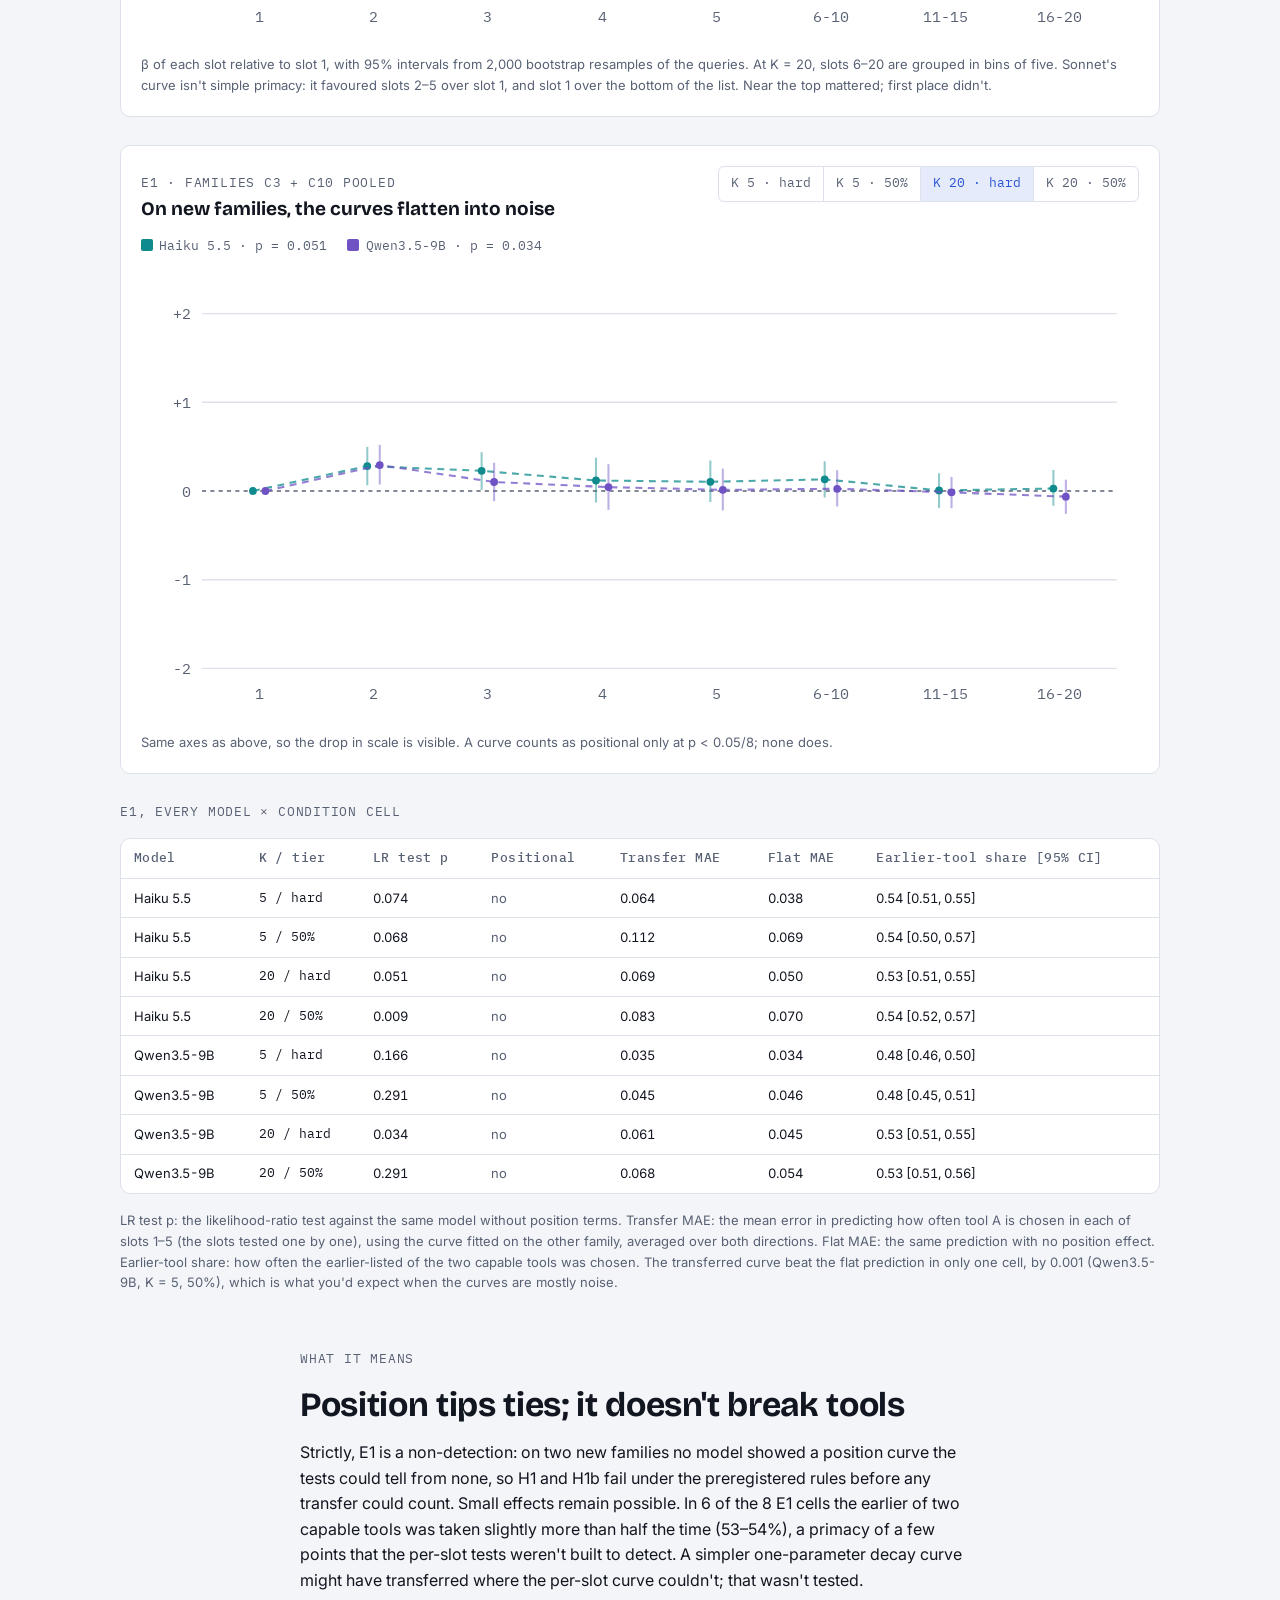
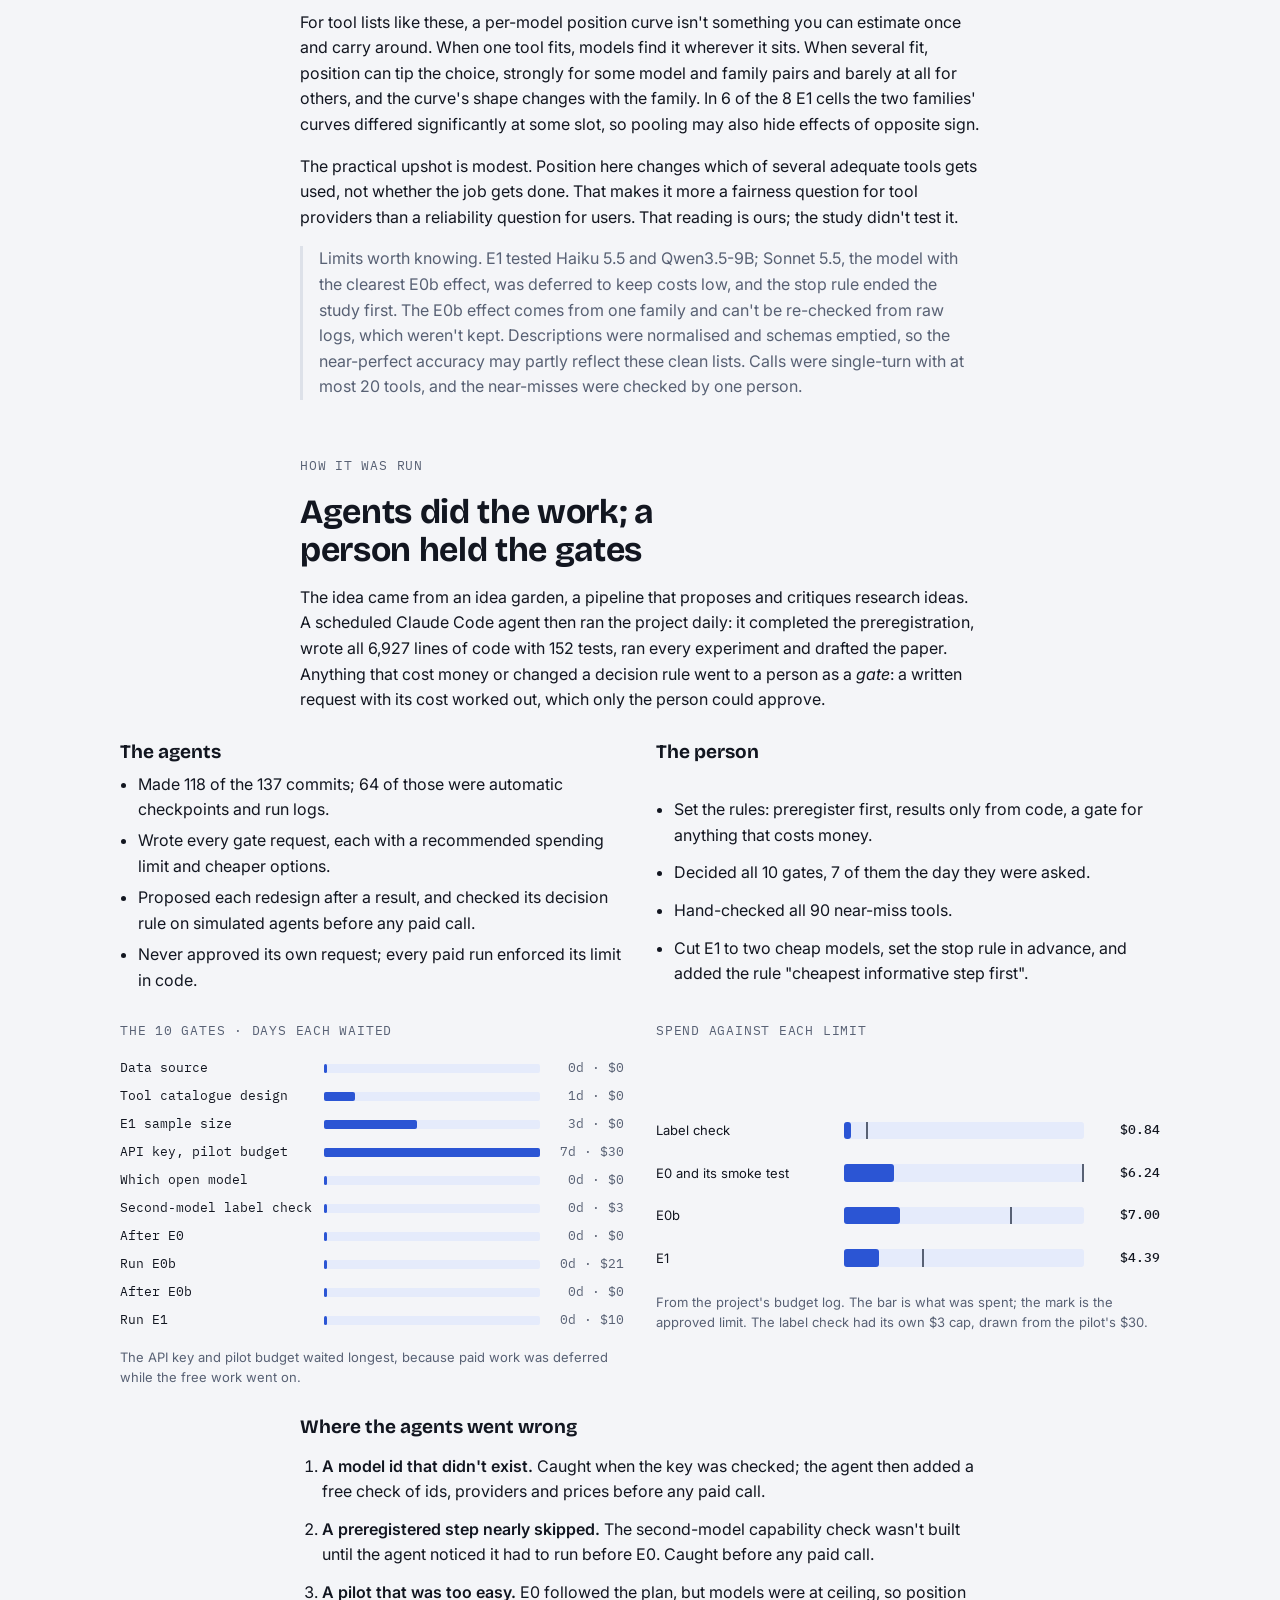
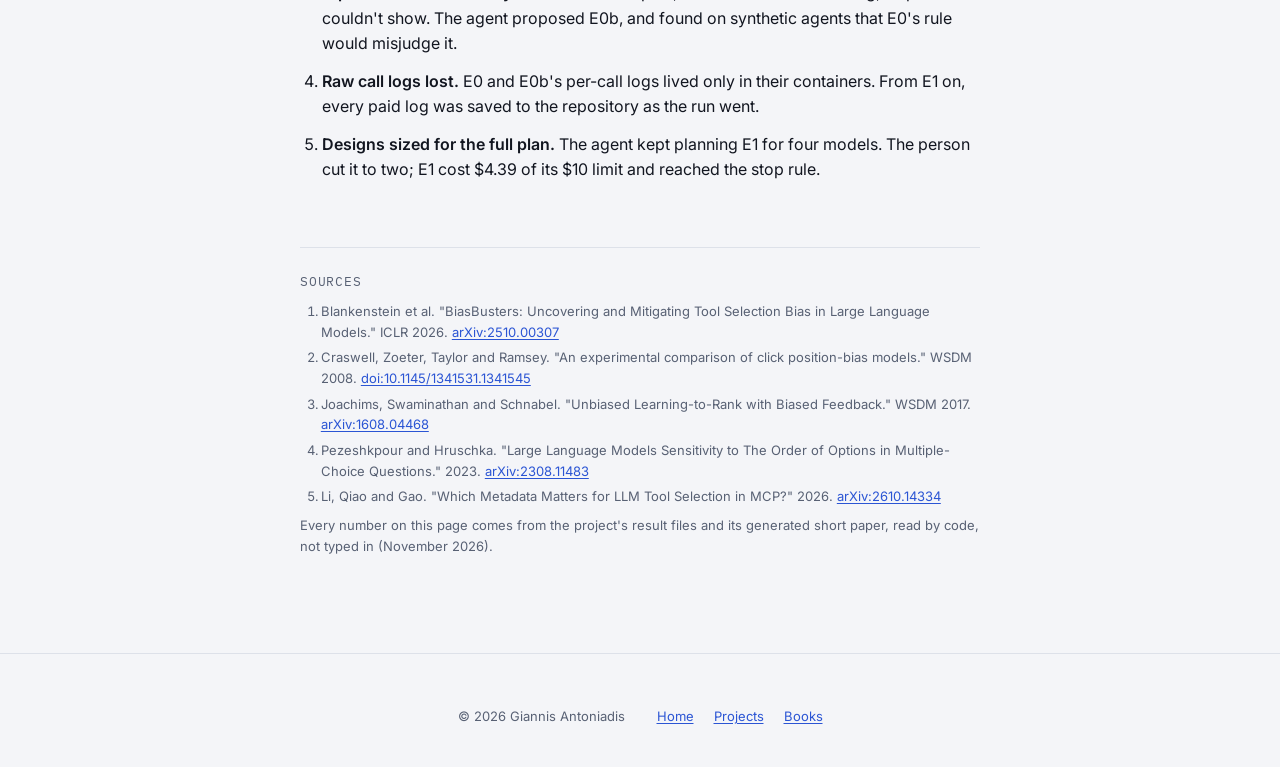
==== commit bd82c526: "Research joins Projects ('Studies and things to run', the study first); no local time; a shorter nam" ====
--- a/click-models/index.html
+++ b/click-models/index.html
@@ -124,7 +124,7 @@
 </style>
 </head>
 <body>
-<header class="topbar gutter"><div class="in"><a class="home" href="../">Giannis Antoniadis</a><nav><a href="../#research" aria-current="page">Research</a><a href="../#books">Books</a><a href="../#projects">Projects</a><a href="../#papers">Papers</a></nav></div></header>
+<header class="topbar gutter"><div class="in"><a class="home" href="../">Giannis Antoniadis</a><nav><a href="../#projects" aria-current="page">Projects</a><a href="../#books">Books</a><a href="../#papers">Papers</a></nav></div></header>
 <div class="gutter page">
 
 
@@ -324,7 +324,7 @@
 </div>
 
 </div>
-<footer class="site-foot gutter"><div class="in"><span>© 2026 Giannis Antoniadis</span><nav><a href="../">Home</a><a href="../#research">Research</a><a href="../#books">Books</a></nav></div></footer>
+<footer class="site-foot gutter"><div class="in"><span>© 2026 Giannis Antoniadis</span><nav><a href="../">Home</a><a href="../#projects">Projects</a><a href="../#books">Books</a></nav></div></footer>
 <script>
 const CURVES = {"e0b":{"K5":{"title":"E0b, family c4, K = 5","models":{"haiku-5.5":{"positions":["1","2","3","4","5"],"beta":[0.0,-0.1468,-0.2011,-0.1858,-0.2381],"lo":[0.0,-0.4671,-0.5218,-0.5188,-0.5731],"hi":[0.0,0.1778,0.1354,0.1622,0.0971],"p":0.7364399667792271},"sonnet-5.5":{"positions":["1","2","3","4","5"],"beta":[0.0,1.0089,0.6218,0.6202,0.3976],"lo":[0.0,0.6128,0.2803,0.2534,0.0123],"hi":[0.0,1.4637,0.9837,1.0147,0.7838],"p":2.6812484418988135e-06},"qwen3.5-9b":{"positions":["1","2","3","4","5"],"beta":[0.0,-0.1267,0.2284,0.2067,0.1979],"lo":[0.0,-0.5075,-0.1179,-0.1831,-0.1809],"hi":[0.0,0.2983,0.6076,0.6199,0.5953],"p":0.19873123525798908}}},"K20":{"title":"E0b, family c4, K = 20","models":{"haiku-5.5":{"positions":["1","2","3","4","5","6-10","11-15","16-20"],"beta":[0.0,-0.1163,0.0662,-0.1056,-0.0911,-0.1126,-0.188,-0.4624],"lo":[0.0,-0.5718,-0.4488,-0.6116,-0.539,-0.5571,-0.6117,-0.8656],"hi":[0.0,0.337,0.5968,0.4066,0.3389,0.3323,0.2184,-0.075],"p":0.18911321061999123},"sonnet-5.5":{"positions":["1","2","3","4","5","6-10","11-15","16-20"],"beta":[0.0,1.2387,1.2577,1.4418,1.3088,0.8989,0.8337,0.4008],"lo":[0.0,0.7376,0.7744,0.9609,0.8354,0.4998,0.4488,-0.0046],"hi":[0.0,1.8544,1.8307,1.9835,1.8596,1.3586,1.286,0.85],"p":3.5798542340034316e-12},"qwen3.5-9b":{"positions":["1","2","3","4","5","6-10","11-15","16-20"],"beta":[0.0,-0.4342,0.2211,-0.1203,-0.1505,-0.6457,-0.6061,-1.2323],"lo":[0.0,-0.9086,-0.2915,-0.5793,-0.6626,-1.1076,-1.0357,-1.6866],"hi":[0.0,0.0337,0.7557,0.3295,0.3433,-0.2369,-0.1971,-0.8158],"p":3.45658534870099e-14}}}},"e1":{"K5/hard":{"title":"E1, families c3 + c10, K = 5, hard tier","models":{"haiku-5.5":{"positions":["1","2","3","4","5"],"beta":[0.0,-0.0506,-0.1708,-0.2253,-0.1577],"lo":[0.0,-0.2086,-0.3427,-0.3828,-0.3326],"hi":[0.0,0.1149,-0.0038,-0.0715,0.0259],"p":0.07421570286257541},"qwen3.5-9b":{"positions":["1","2","3","4","5"],"beta":[0.0,0.1749,0.154,0.1822,0.1914],"lo":[0.0,0.0064,-0.0125,0.0274,0.0213],"hi":[0.0,0.3512,0.3208,0.3527,0.3693],"p":0.16634220645659847}}},"K5/50":{"title":"E1, families c3 + c10, K = 5, 50% tier","models":{"haiku-5.5":{"positions":["1","2","3","4","5"],"beta":[0.0,-0.092,-0.3341,-0.2514,-0.107],"lo":[0.0,-0.3287,-0.6069,-0.5249,-0.3687],"hi":[0.0,0.1546,-0.0828,-0.0056,0.1422],"p":0.06821041925925375},"qwen3.5-9b":{"positions":["1","2","3","4","5"],"beta":[0.0,0.0524,0.0409,0.1164,0.255],"lo":[0.0,-0.1811,-0.2199,-0.1087,0.0213],"hi":[0.0,0.2939,0.2992,0.338,0.4988],"p":0.2913918674671805}}},"K20/hard":{"title":"E1, families c3 + c10, K = 20, hard tier","models":{"haiku-5.5":{"positions":["1","2","3","4","5","6-10","11-15","16-20"],"beta":[0.0,0.2816,0.2273,0.1184,0.1038,0.1311,0.0069,0.0275],"lo":[0.0,0.0643,0.012,-0.1297,-0.1244,-0.0735,-0.1911,-0.1666],"hi":[0.0,0.4977,0.4371,0.3753,0.3436,0.3356,0.1999,0.2365],"p":0.05139414649347575},"qwen3.5-9b":{"positions":["1","2","3","4","5","6-10","11-15","16-20"],"beta":[0.0,0.2922,0.1015,0.0437,0.0129,0.0251,-0.0152,-0.0635],"lo":[0.0,0.0738,-0.1142,-0.2129,-0.219,-0.1743,-0.1943,-0.2577],"hi":[0.0,0.5201,0.3182,0.3024,0.2513,0.2354,0.1586,0.1276],"p":0.03407780881563289}}},"K20/50":{"title":"E1, families c3 + c10, K = 20, 50% tier","models":{"haiku-5.5":{"positions":["1","2","3","4","5","6-10","11-15","16-20"],"beta":[0.0,0.0446,-0.1408,0.1842,0.102,-0.1646,-0.2177,-0.2395],"lo":[0.0,-0.2895,-0.4688,-0.1208,-0.23,-0.4469,-0.5066,-0.5139],"hi":[0.0,0.3743,0.1847,0.5048,0.4306,0.1124,0.0479,0.0405],"p":0.008976633472407207},"qwen3.5-9b":{"positions":["1","2","3","4","5","6-10","11-15","16-20"],"beta":[0.0,-0.0701,-0.0817,0.0711,0.0634,-0.1228,-0.1645,-0.2142],"lo":[0.0,-0.4028,-0.4024,-0.2471,-0.2576,-0.4088,-0.4415,-0.4611],"hi":[0.0,0.2601,0.2409,0.3939,0.389,0.1561,0.1206,0.0546],"p":0.2913276261819156}}}}};
 const MODELS = {
